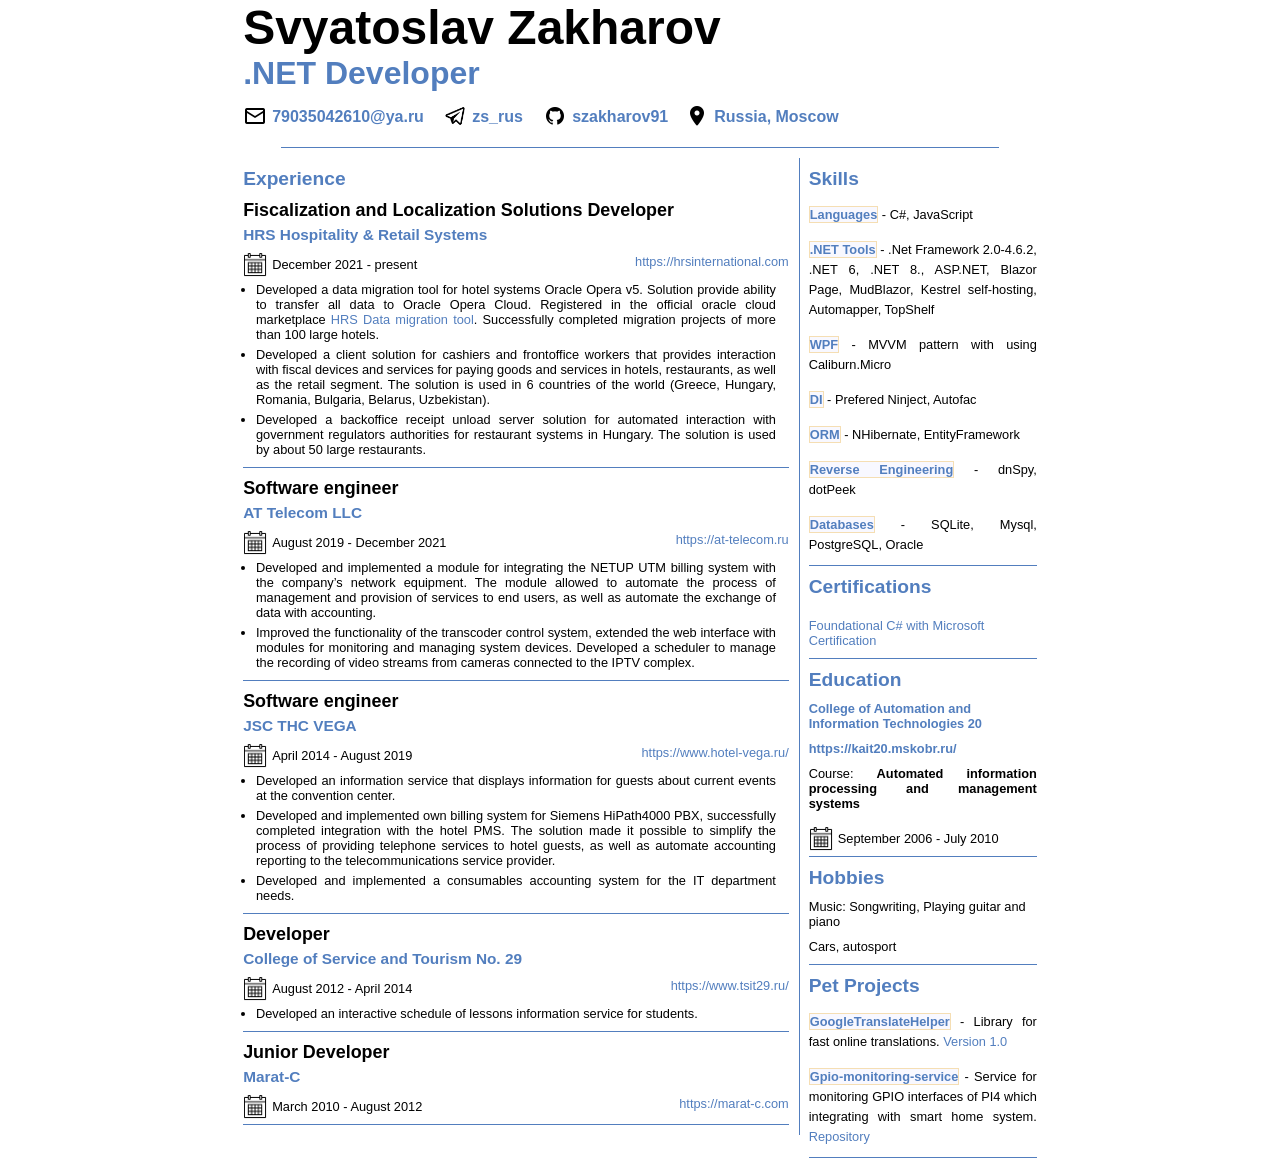
==== index.html @ a94dedc9 "Initial commit" ====
<!DOCTYPE html>
<html lang="en">
<head>
    <meta charset="UTF-8">
    <meta name="viewport" content="width=device-width, initial-scale=1.0">
    <title>Svyatoslav Zakharov | .NET Developer</title>
    <link rel="stylesheet" href="style.css">
</head>
<body>
    <header>
        <h1 class="nameSurname">Svyatoslav Zakharov</h1>
        <h2 class="position">.NET Developer</h2>

        <div class="social-media">
            <span class="mail"><a class="social-media_link" href="mailto:79035042610@ya.ru" target="_blank">79035042610@ya.ru</a></span>
            <span class="telegram"><a class="social-media_link" href="https://t.me/zs_rus" target="_blank">zs_rus</a></span>
            <span class="github"><a class="social-media_link" href="https://github.com/szakharov91" target="_blank">szakharov91</a></span>
            <span class="location"><a class="social-media_link" href="https://yandex.ru/maps/-/CDr~AHzx" target="_blank">Russia, Moscow</a></span>

        </div>
    </header>

    <hr class="hr-line-main">

    <main>

        <div class="wrapper">

            <div class="mainsec">
                <div class="experience">
                    <h2>Experience</h2>

                    <article class="job-description">
                        <h3 class="job-position">Fiscalization and Localization Solutions Developer</h3>
                        <h4 class="job-company-name">HRS Hospitality & Retail Systems</h4>
                        <div class="work-place-additional-info">
                            <div class="job-time-range"><span>December 2021 - present</span></div>
                            <div class="job-company-site"><a class="company_link_url" href="https://hrsinternational.com" target="_blank">https://hrsinternational.com</a></div>
                        </div>

                        <div class="job-achivment">
                            <div class="achivment">
                                Developed a data migration tool for hotel systems Oracle Opera v5. 
                                Solution provide ability to transfer all data to Oracle Opera Cloud. Registered in the official oracle cloud marketplace 
                                <a class="article_link" target="_blank" href="https://cloudmarketplace.oracle.com/marketplace/en_US/listing/152044446">HRS Data migration tool</a>.
                                Successfully completed migration projects of more than 100 large hotels.
                            </div>
                            <div class="achivment">
                                Developed a client solution for cashiers and frontoffice workers that provides interaction with fiscal devices 
                                and services for paying goods and services in hotels, restaurants, as well as the retail segment. 
                                The solution is used in 6 countries of the world (Greece, Hungary, Romania, Bulgaria, Belarus, Uzbekistan).
                            </div>
                            <div class="achivment">
                                Developed a backoffice receipt unload server solution for automated interaction with government regulators authorities 
                                for restaurant systems in Hungary. The solution is used by about 50 large restaurants.
                            </div>
                        </div>

                        <hr class="hr-line">

                    </article>

                    <article class="job-description">
                        <h3 class="job-position">Software engineer</h3>
                        <h4 class="job-company-name">AT Telecom LLC</h4>
                        <div class="work-place-additional-info">
                            <div class="job-time-range"><span>August 2019 - December 2021</span></div>
                            <div class="job-company-site"><a class="company_link_url" href="https://at-telecom.ru/" target="_blank">https://at-telecom.ru</a></div>
                        </div>

                        <div class="job-achivment">
                            <div class="achivment">
                                Developed and implemented a module for integrating the NETUP UTM billing system with the company’s network equipment.
                                The module allowed to automate the process of management and provision of services to end users, as well as automate the exchange of data with accounting.
                            </div>
                            <div class="achivment">
                                Improved the functionality of the transcoder control system, extended the web interface with modules for monitoring and managing system devices.
                                Developed a scheduler to manage the recording of video streams from cameras connected to the IPTV complex.
                            </div>
                        </div>

                        <hr class="hr-line">

                    </article>

                    <article class="job-description">
                        <h3 class="job-position">Software engineer</h3>
                        <h4 class="job-company-name">JSC THC VEGA</h4>
                        <div class="work-place-additional-info">
                            <div class="job-time-range"><span>April 2014 - August 2019</span></div>
                            <div class="job-company-site"><a class="company_link_url" href="https://www.hotel-vega.ru/" target="_blank">https://www.hotel-vega.ru/</a></div>
                        </div>

                        <div class="job-achivment">
                            <div class="achivment">
                                Developed an information service that displays information for guests about current events at the convention center.
                            </div>
                            <div class="achivment">
                                Developed and implemented own billing system for Siemens HiPath4000 PBX, successfully completed integration with the hotel PMS.
                                The solution made it possible to simplify the process of providing telephone services to hotel guests, 
                                as well as automate accounting reporting to the telecommunications service provider.
                            </div>
                            <div class="achivment">
                                Developed and implemented a consumables accounting system for the IT department needs.
                            </div>
                        </div>

                        <hr class="hr-line">

                    </article>

                    <article class="job-description">
                        <h3 class="job-position">Developer</h3>
                        <h4 class="job-company-name">College of Service and Tourism No. 29</h4>
                        <div class="work-place-additional-info">
                            <div class="job-time-range"><span>August 2012 - April 2014</span></div>
                            <div class="job-company-site"><a class="company_link_url" href="https://www.tsit29.ru/" target="_blank">https://www.tsit29.ru/</a></div>
                        </div>

                        <div class="job-achivment">
                            <div class="achivment">Developed an interactive schedule of lessons information service for students.</div>
                        </div>

                        <hr class="hr-line">

                    </article>

                    <article class="job-description">
                        <h3 class="job-position">Junior Developer</h3>
                        <h4 class="job-company-name">Marat-C</h4>
                        <div class="work-place-additional-info">
                            <div class="job-time-range"><span>March 2010 - August 2012</span></div>
                            <div class="job-company-site"><a class="company_link_url" href="https://www.marat-c.com" target="_blank">https://marat-c.com</a></div>
                        </div>

                        <hr class="hr-line">

                    </article>
                    
                </div>
            </div>

            <div class="sidebar">
                <div class="skills">
                    <h2>Skills</h2>

                    <div class="skill">
                        <span class="skill-tag">Languages</span>
                        <span class="skill-description"> - C#, JavaScript</span>
                    </div>

                    <div class="skill">
                        <span class="skill-tag">.NET Tools</span>
                        <span class="skill-description">
                             - .Net Framework 2.0-4.6.2, .NET 6, .NET 8., ASP.NET, Blazor Page, MudBlazor, Kestrel self-hosting,
                             Automapper, TopShelf    
                        </span>
                    </div>

                    <div class="skill">
                        <span class="skill-tag">WPF</span>
                        <span class="skill-description"> - MVVM pattern with using Caliburn.Micro</span>
                    </div>

                    <div class="skill">
                        <span class="skill-tag">DI</span>
                        <span class="skill-description"> - Prefered Ninject, Autofac</span>
                    </div>

                    <div class="skill">
                        <span class="skill-tag">ORM</span>
                        <span class="skill-description"> - NHibernate, EntityFramework</span>
                    </div>

                    <div class="skill">
                        <span class="skill-tag">Reverse Engineering</span>
                        <span class="skill-description"> - dnSpy, dotPeek</span>
                    </div>

                    <div class="skill">
                        <span class="skill-tag">Databases</span>
                        <span class="skill-description"> - SQLite, Mysql, PostgreSQL, Oracle</span>
                    </div>

                    <hr class="hr-line">
                </div>
    
                <div class="certifications">
                    <h2>Certifications</h2>

                    <div class="cert">
                        <a class="article_link" href="https://freecodecamp.org/certification/szakharov/foundational-c-sharp-with-microsoft" target="_blank">Foundational C# with Microsoft Certification</a>
                    </div>

                    <hr class="hr-line">
                </div>

                <div class="education">
                    <h2>Education</h2>

                    <div class="edu-depart"><a class="article_link" href="https://kait20.mskobr.ru/">College of Automation and Information Technologies 20</a></div>
                    
                    <div class="edu-depart">
                        <p><a class="article_link" href="https://kait20.mskobr.ru/">https://kait20.mskobr.ru/</a></p>

                    </div>
                    <div class="edu-course">Course: <b>Automated information processing and management systems</b></div>
                    <div class="edu-time-range"><span>September 2006 - July 2010</span></div>
                    <hr class="hr-line">
                </div>
    
                <div class="hobbies">
                    <h2>Hobbies</h2>

                    <p>Music: Songwriting, Playing guitar and piano</p>
                    <p>Cars, autosport</p>

                    <hr class="hr-line">
                </div>

                <div class="petprojects">
                    <h2>Pet Projects</h2>

                    <div class="petproject">
                        <span class="petproject-tag">GoogleTranslateHelper</span>
                        <span class="petproject-description"> - Library for fast online translations. <a class="article_link" href="https://github.com/szakharov91/GoogleTranslateHelper">Version 1.0</a></span>
                    </div>

                    <div class="petproject">
                        <span class="petproject-tag">Gpio-monitoring-service</span>
                        <span class="petproject-description"> - Service for monitoring GPIO interfaces of PI4 which integrating with smart home system. <a class="article_link" href="https://github.com/szakharov91/GoogleTranslateHelper">Repository</a></span>
                    </div>

                    <hr class="hr-line">
                </div>
            </div>

        </div>

    </main>

    <footer>

    </footer>
</body>
</html>
---- style.css ----
@media print { html, body{ height: 297mm; width: 210mm; } }

* {
    margin: 0;
    padding: 0;  
}   

html {
    font-family: Arial, Helvetica, sans-serif;
    margin: 0px 20px 0px 20px;
}

body {
    height: 297mm; width: 210mm;
    margin:auto;
}

.nameSurname {
    color: black;
    font-size: 3em;
}

.position {
    color: #527EBE;
    font-size: 2em;
}

.social-media {
    display: table;
    margin-top: 5px;
    height: 40px;
    font-weight:bold
}

.social-media_link {
    padding-left: 29px;
    color:#527EBE;
    text-decoration: none;
}

.social-media_link:visited {
    padding-left: 29px;
    color:#527EBE;
    text-decoration: none;
} 

.social-media_link:hover {
    padding-left: 29px;
    color:#527EBE;
    text-decoration:underline dotted;
}

.company_link_url {
    color:#527EBE;
    text-decoration: none;
    float: right;
}

.company_link_url:visited {
    color:#527EBE;
    text-decoration: none;
    float: right;
}

.company_link_url:hover {
    color:#527EBE;
    text-decoration: underline dotted;
    float: right;
}

.article_link {
    color:#527EBE;
    text-decoration: none;
}

.article_link:visited {
    color:#527EBE;
    text-decoration: none;
}

.article_link:hover {
    color:#527EBE;
    text-decoration: underline dotted;
}

.mail::before {
    content: "";
    position: absolute;
    float: left;
    margin: -4px 5px 0 0;
    width: 24px;
    height: 24px;
    background-image: url("resources/icons/icons8-email-96.png");
    background-size: 24px 24px;
  }

.mail {
    display: table-cell;
    width: 200px;
    color:#527EBE;
    text-decoration: none;
    vertical-align: middle;
}

.telegram::before {
    content: "";
    position: absolute;
    float: left;
    margin: -4px 5px 0 0;
    width: 24px;
    height: 24px;
    background-image: url("resources/icons/icons8-telegram-90.png");
    background-size: 24px 24px;
  }

.telegram {
    display: table-cell;
    width: 100px;
    color:#527EBE;
    text-decoration: none;
    vertical-align: middle;
}

.github::before {
    content: "";
    position: absolute;
    float: left;
    margin: -4px 5px 0 0;
    width: 24px;
    height: 24px;
    background-image: url("resources/icons/icons8-github-96.png");
    background-size: 24px 24px;
  }

.github {
    display: table-cell;
    width: 142px;
    color:#527EBE;
    text-decoration: none;
    vertical-align: middle;
}

.location::before {
    content: "";
    position: absolute;
    float: left;
    margin: -4px 5px 0 0;
    width: 24px;
    height: 24px;
    background-image: url("resources/icons/icons8-location-96.png");
    background-size: 24px 24px;
  }

.location {
    display: table-cell;
    width: 200px;
    color:#527EBE;
    text-decoration: none;
    vertical-align: middle;
}

.hr-line {
	margin: 10px 0;
	padding: 0;
	height: 0;
	border: none;
	border-top: 1px solid #527EBE;
}

.hr-line-main {
	margin: 10px auto;
	padding: 0;
	height: 0;
	border: none;
	border-top: 1px solid #527EBE;
    width: 190mm;
} 

.hr-vertical-line {
    margin: 10px 0;
    padding: 0;
	height: 0;
	border: none;
    border-left: thick solid #527EBE;
}

main {
    margin-top: 10px;
}

main h2 {
    color: #527EBE;
    font-size: 1.5em;
}

.wrapper {
    width: 100%; 
    margin: auto;
    position: relative; /* Относительное позиционирование */ 
    font-size:0.8em;
}

.mainsec, .sidebar { position: absolute; }

.mainsec {
    width: 70%; /* Ширина колонки */
    border-right: 1px solid #527EBE;
}


.sidebar {
    width: 30%; /* Ширина колонки */
    left: 70%; /* Сдвиг вправо */
}

.experience {
    margin-top: 10px;
}

.job-description {
    margin-top: 10px;
    margin-right: 10px;
}

.job-position {
    font-size: 1.4em;
}

.job-company-name {
    margin-top:5px;
    font-size: 1.2em;
    color: #527EBE;
}

.work-place-additional-info {
    display: table;
    font-size: 1em;
    margin-top: 10px;
}

.job-time-range::before {
    content: "";
    position: absolute;
    float: left;
    margin: -4px 5px 0 0;
    width: 24px;
    height: 24px;
    background-image: url("resources/icons/icons8-calendar-100.png");
    background-size: 24px 24px;
}

.job-time-range span {
    padding-left: 29px;
}

.job-time-range {
    display: table-cell;
    width: 300px;
}

/*.job-company-site a, a:visited, a:hover {
    padding-left: 0px;
    color:#527EBE;
    text-decoration: none;
    float:right;
}*/

.job-company-site {
    display: table-cell;
    width: 300px;
}

.job-achivment {
    margin-top:10px;
    list-style:disc outside;
    padding:0 1em;
}

.achivment {
    text-align: justify;
    margin-top: 5px;
    display:list-item;
}

/*.achivment a:hover {
    padding-left: 0px;
    color:#527EBE;
    text-decoration: dotted;
}

.achivment a, a:visited {
    padding-left: 0px;
    color:#527EBE;
    text-decoration: none;
}*/

.skills {
    margin-top: 10px;
    margin-left: 10px;
}

.skill {
    margin-top: 15px;
    text-align: justify;
}

.skill-tag {
    font-weight: bolder;
    color:#527EBE;
    background-color: ghostwhite;
    border: 1px solid wheat;
    line-height: 10px;
}

.skill-description {
    line-height: 20px;
}

.certifications {
    margin-top: 10px;
    margin-left: 10px;
}

/*
.cert a, a:hover, a:visited {
    text-decoration: none;
}*/

.cert {
    margin-top:20px;
}

.education {
    margin-top: 10px;
    margin-left: 10px;
}

.edu-depart {
    margin-top: 10px;
    font-weight: bold;
}

.edu-depart p {
    margin-top: 10px;
}

.regular_link:hover {
    text-decoration: dotted;
}

.regular_link, .regular_link:visited {
    text-decoration: none;
}

.edu-course {
    margin-top:10px;
    text-align: justify;
}

.edu-time-range::before {
    content: "";
    position: absolute;
    float: left;
    margin: -4px 5px 0 0;
    width: 24px;
    height: 24px;
    background-image: url("resources/icons/icons8-calendar-100.png");
    background-size: 24px 24px;
}

.edu-time-range span {
    padding-left: 29px;
}

.edu-time-range {
    margin-top: 20px;
}

.hobbies {
    margin-top: 10px;
    margin-left: 10px;
}

.hobbies p {
    margin-top: 10px;
}

.petprojects {
    margin-top: 10px;
    margin-left: 10px;
}

.petproject {
    margin-top: 15px;
    text-align: justify;
}

.petproject-tag {
    font-weight: bolder;
    color:#527EBE;
    background-color: ghostwhite;
    border: 1px solid wheat;
    line-height: 10px;
}

.petproject-description {
    line-height: 20px;
}
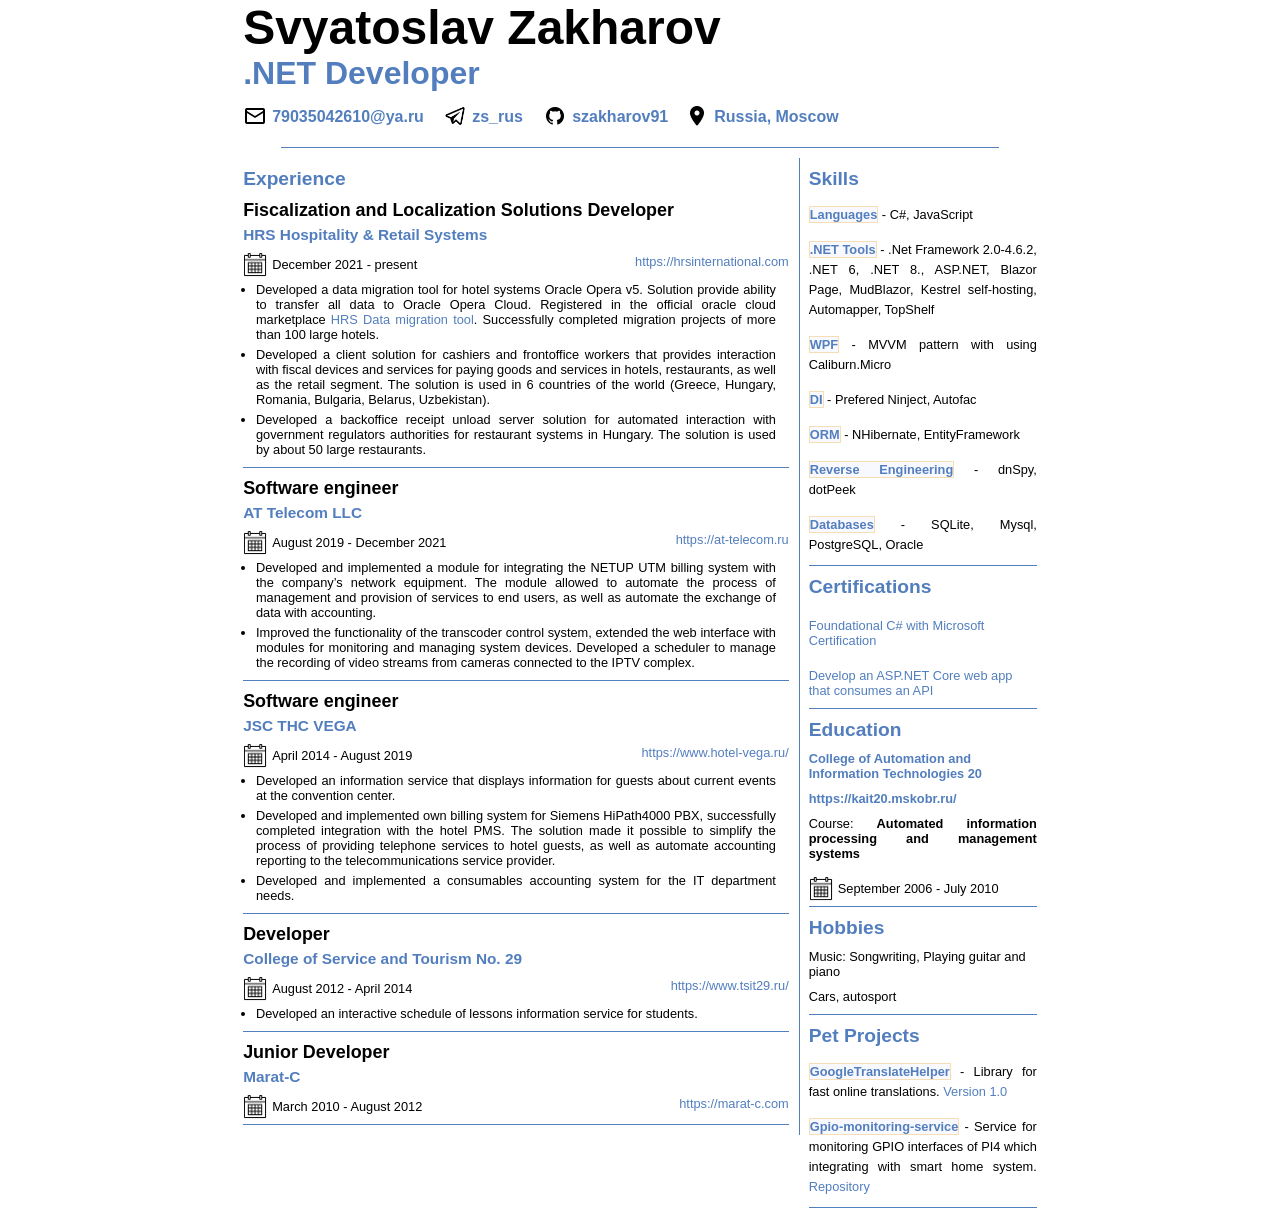
==== commit be202d93: "Update index.html Add ASP.NET cert" ====
--- a/index.html
+++ b/index.html
@@ -192,6 +192,10 @@
                         <a class="article_link" href="https://freecodecamp.org/certification/szakharov/foundational-c-sharp-with-microsoft" target="_blank">Foundational C# with Microsoft Certification</a>
                     </div>
 
+                    <div class="cert">
+                        <a class="article_link" href="https://learn.microsoft.com/en-us/users/72165185/credentials/3150eb2a497c0020" target="_blank">Develop an ASP.NET Core web app that consumes an API</a>
+                    </div>
+
                     <hr class="hr-line">
                 </div>
 
@@ -243,4 +247,4 @@
 
     </footer>
 </body>
-</html>+</html>
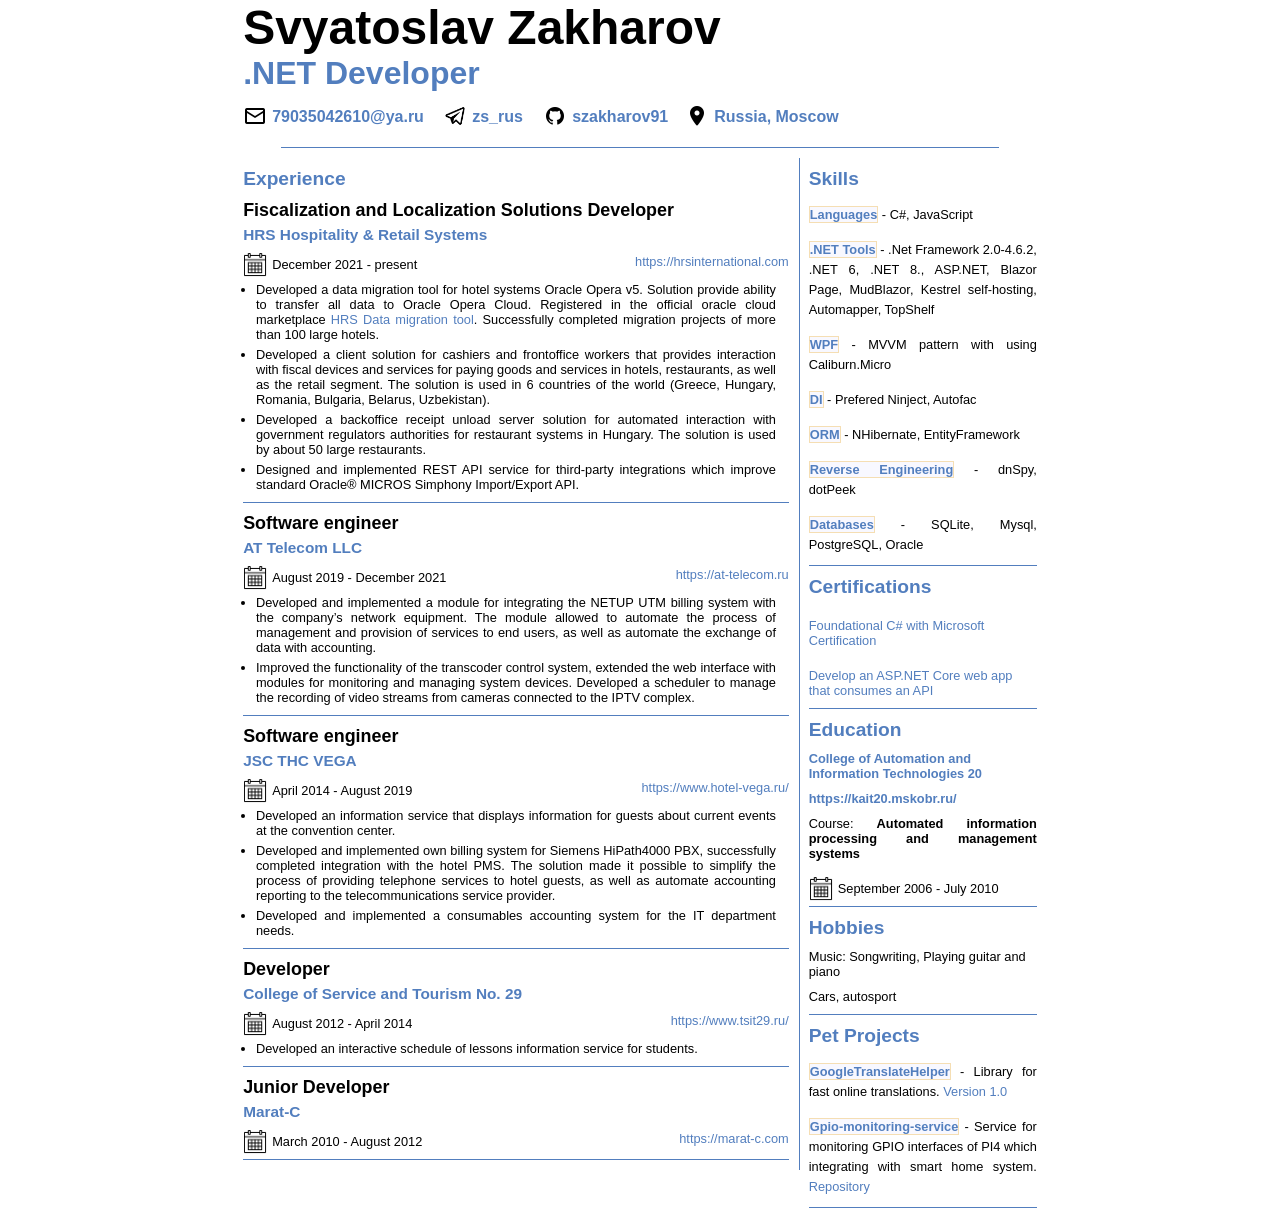
==== commit dbc266be: "Update index.html" ====
--- a/index.html
+++ b/index.html
@@ -54,6 +54,9 @@
                                 Developed a backoffice receipt unload server solution for automated interaction with government regulators authorities 
                                 for restaurant systems in Hungary. The solution is used by about 50 large restaurants.
                             </div>
+                            <div class="achivment">
+                                Designed and implemented REST API service for third-party integrations which improve standard Oracle® MICROS Simphony Import/Export API.
+                            </div>
                         </div>
 
                         <hr class="hr-line">
@@ -232,7 +235,7 @@
 
                     <div class="petproject">
                         <span class="petproject-tag">Gpio-monitoring-service</span>
-                        <span class="petproject-description"> - Service for monitoring GPIO interfaces of PI4 which integrating with smart home system. <a class="article_link" href="https://github.com/szakharov91/GoogleTranslateHelper">Repository</a></span>
+                        <span class="petproject-description"> - Service for monitoring GPIO interfaces of PI4 which integrating with smart home system. <a class="article_link" href="https://github.com/szakharov91/Gpio-monitoring-service">Repository</a></span>
                     </div>
 
                     <hr class="hr-line">
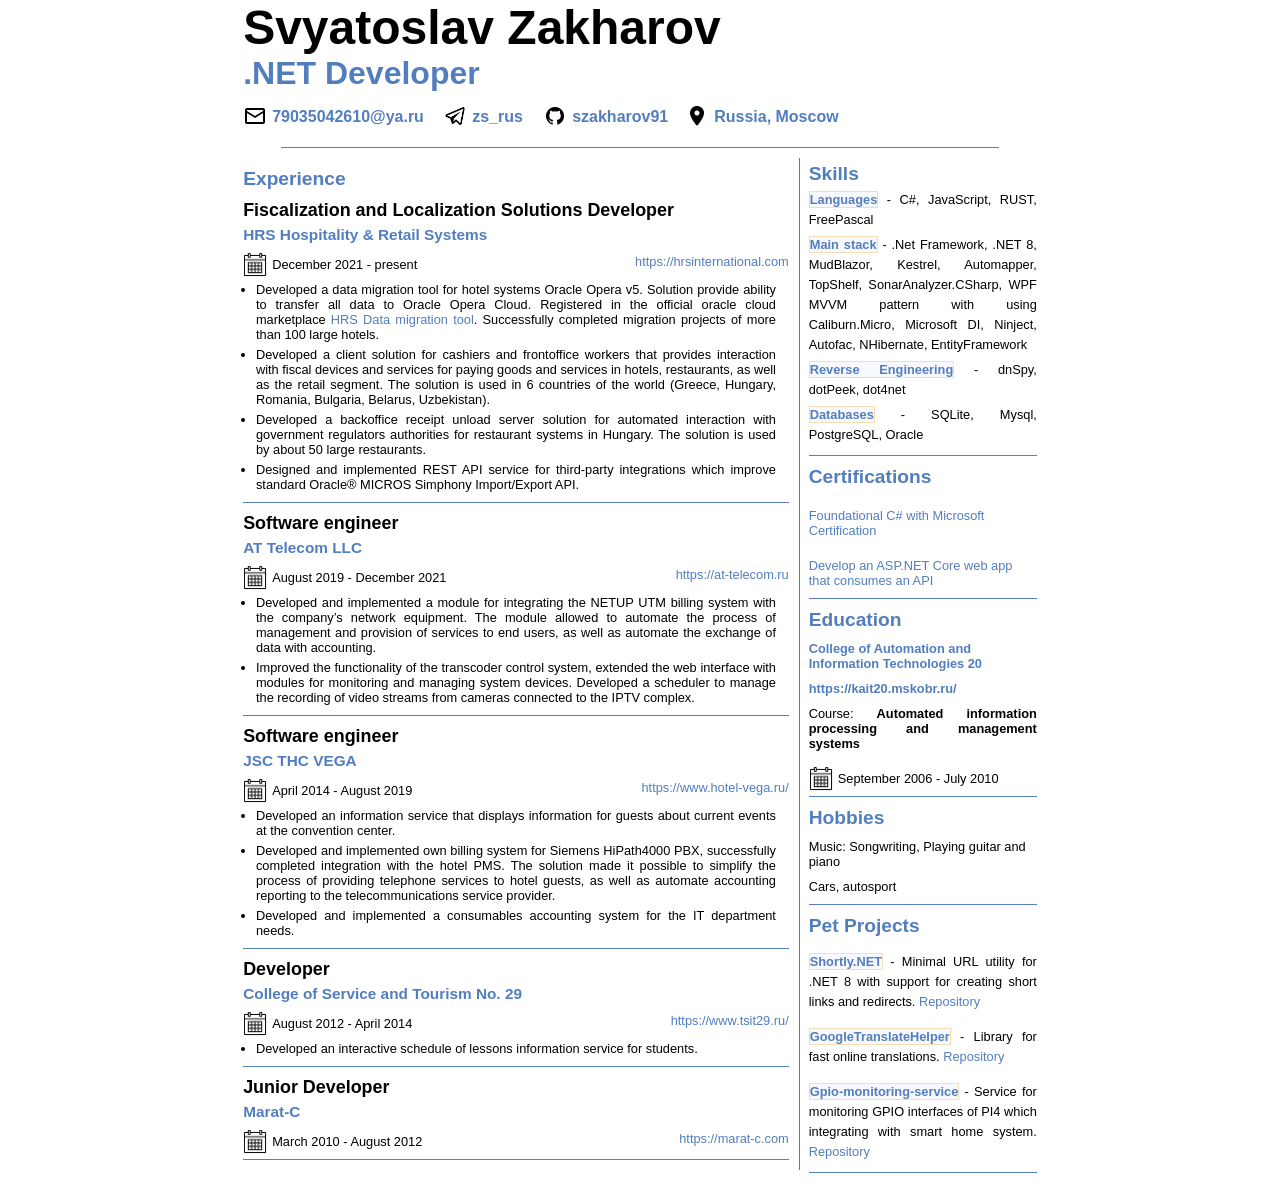
==== commit 503757d7: "upd" ====
--- a/index.html
+++ b/index.html
@@ -149,35 +149,21 @@
 
                     <div class="skill">
                         <span class="skill-tag">Languages</span>
-                        <span class="skill-description"> - C#, JavaScript</span>
-                    </div>
-
-                    <div class="skill">
-                        <span class="skill-tag">.NET Tools</span>
+                        <span class="skill-description"> - C#, JavaScript, RUST, FreePascal</span>
+                    </div>
+
+                    <div class="skill">
+                        <span class="skill-tag">Main stack</span>
                         <span class="skill-description">
-                             - .Net Framework 2.0-4.6.2, .NET 6, .NET 8., ASP.NET, Blazor Page, MudBlazor, Kestrel self-hosting,
-                             Automapper, TopShelf    
+                             - .Net Framework, .NET 8, MudBlazor, Kestrel, Automapper, TopShelf, SonarAnalyzer.CSharp,
+                             WPF MVVM pattern with using Caliburn.Micro, Microsoft DI, Ninject, Autofac, NHibernate, EntityFramework
+
                         </span>
                     </div>
 
                     <div class="skill">
-                        <span class="skill-tag">WPF</span>
-                        <span class="skill-description"> - MVVM pattern with using Caliburn.Micro</span>
-                    </div>
-
-                    <div class="skill">
-                        <span class="skill-tag">DI</span>
-                        <span class="skill-description"> - Prefered Ninject, Autofac</span>
-                    </div>
-
-                    <div class="skill">
-                        <span class="skill-tag">ORM</span>
-                        <span class="skill-description"> - NHibernate, EntityFramework</span>
-                    </div>
-
-                    <div class="skill">
                         <span class="skill-tag">Reverse Engineering</span>
-                        <span class="skill-description"> - dnSpy, dotPeek</span>
+                        <span class="skill-description"> - dnSpy, dotPeek, dot4net</span>
                     </div>
 
                     <div class="skill">
@@ -229,8 +215,13 @@
                     <h2>Pet Projects</h2>
 
                     <div class="petproject">
+                        <span class="petproject-tag">Shortly.NET</span>
+                        <span class="petproject-description"> - Minimal URL utility for .NET 8 with support for creating short links and redirects. <a class="article_link" href="https://github.com/szakharov91/Shortly.NET">Repository</a></span>
+                    </div>
+
+                    <div class="petproject">
                         <span class="petproject-tag">GoogleTranslateHelper</span>
-                        <span class="petproject-description"> - Library for fast online translations. <a class="article_link" href="https://github.com/szakharov91/GoogleTranslateHelper">Version 1.0</a></span>
+                        <span class="petproject-description"> - Library for fast online translations. <a class="article_link" href="https://github.com/szakharov91/GoogleTranslateHelper">Repository</a></span>
                     </div>
 
                     <div class="petproject">
--- a/style.css
+++ b/style.css
@@ -295,12 +295,12 @@
 }*/
 
 .skills {
-    margin-top: 10px;
+    margin-top: 5px;
     margin-left: 10px;
 }
 
 .skill {
-    margin-top: 15px;
+    margin-top: 5px;
     text-align: justify;
 }
 
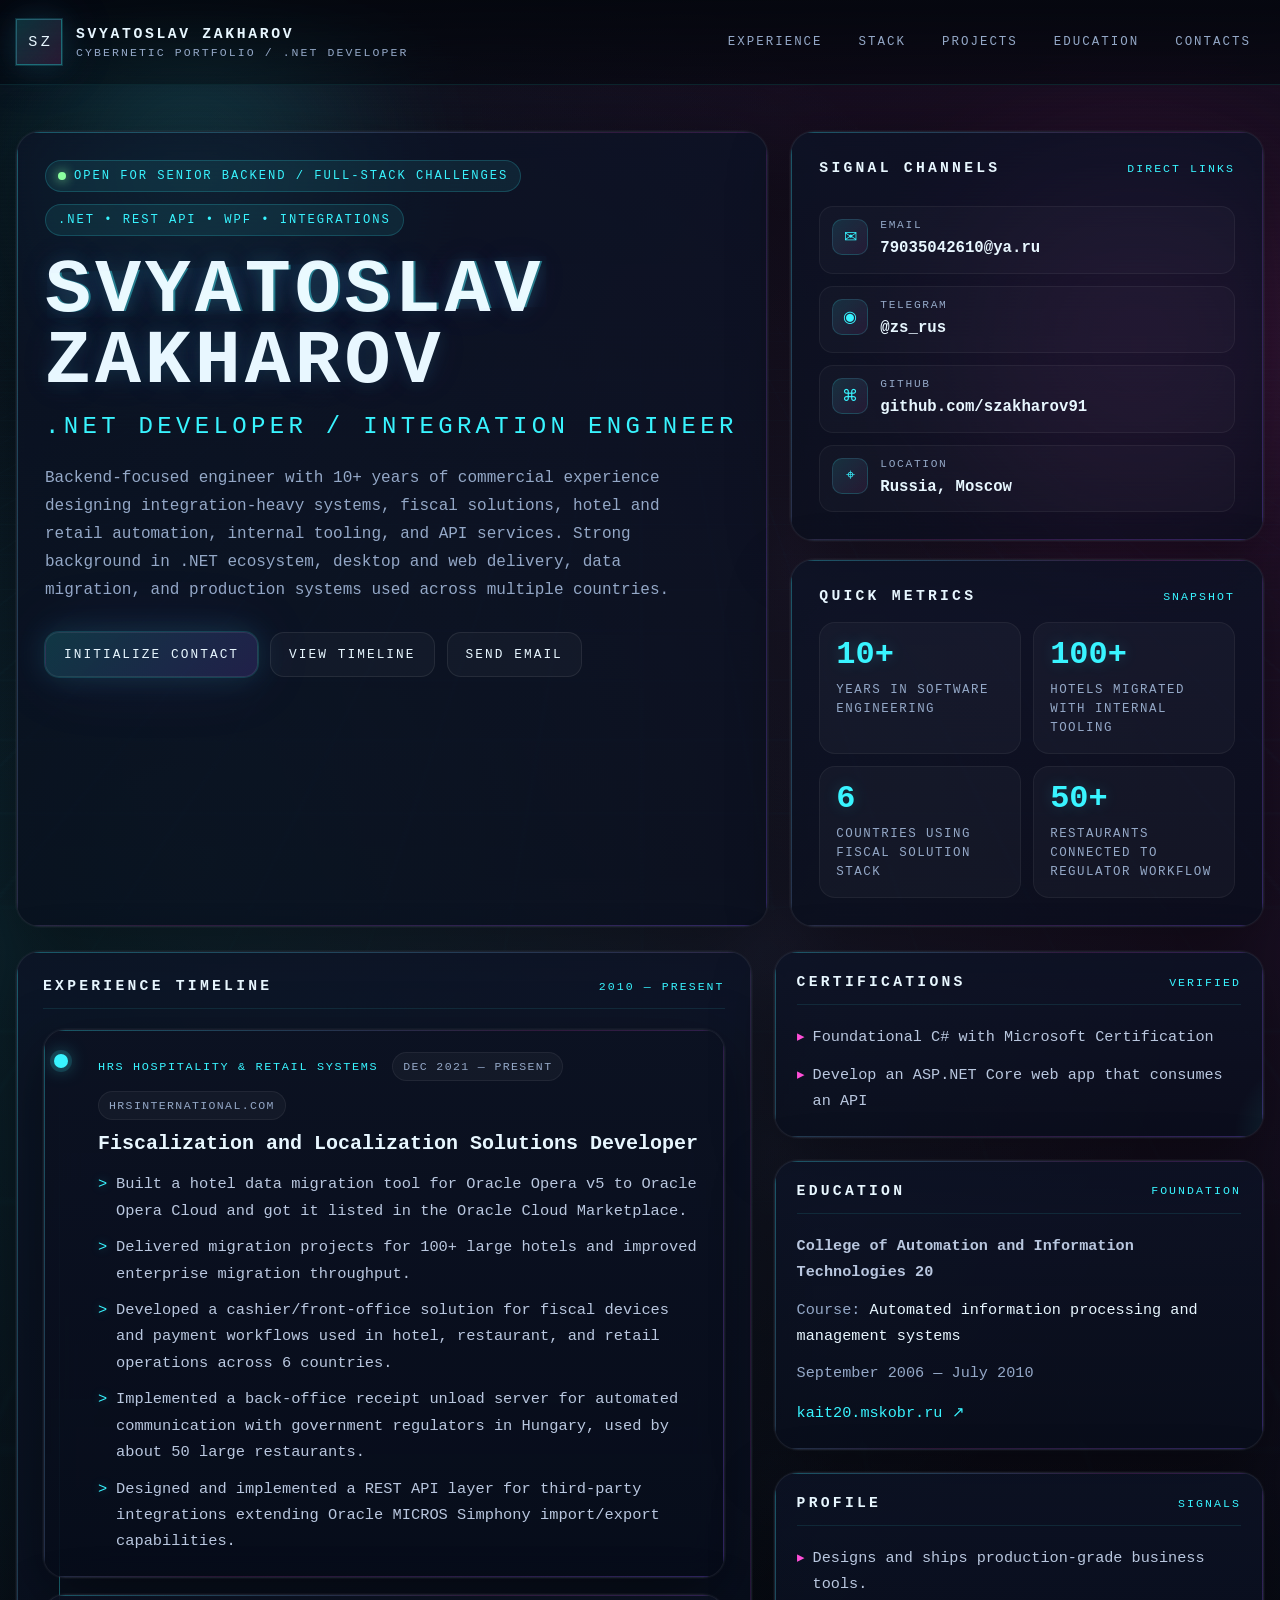
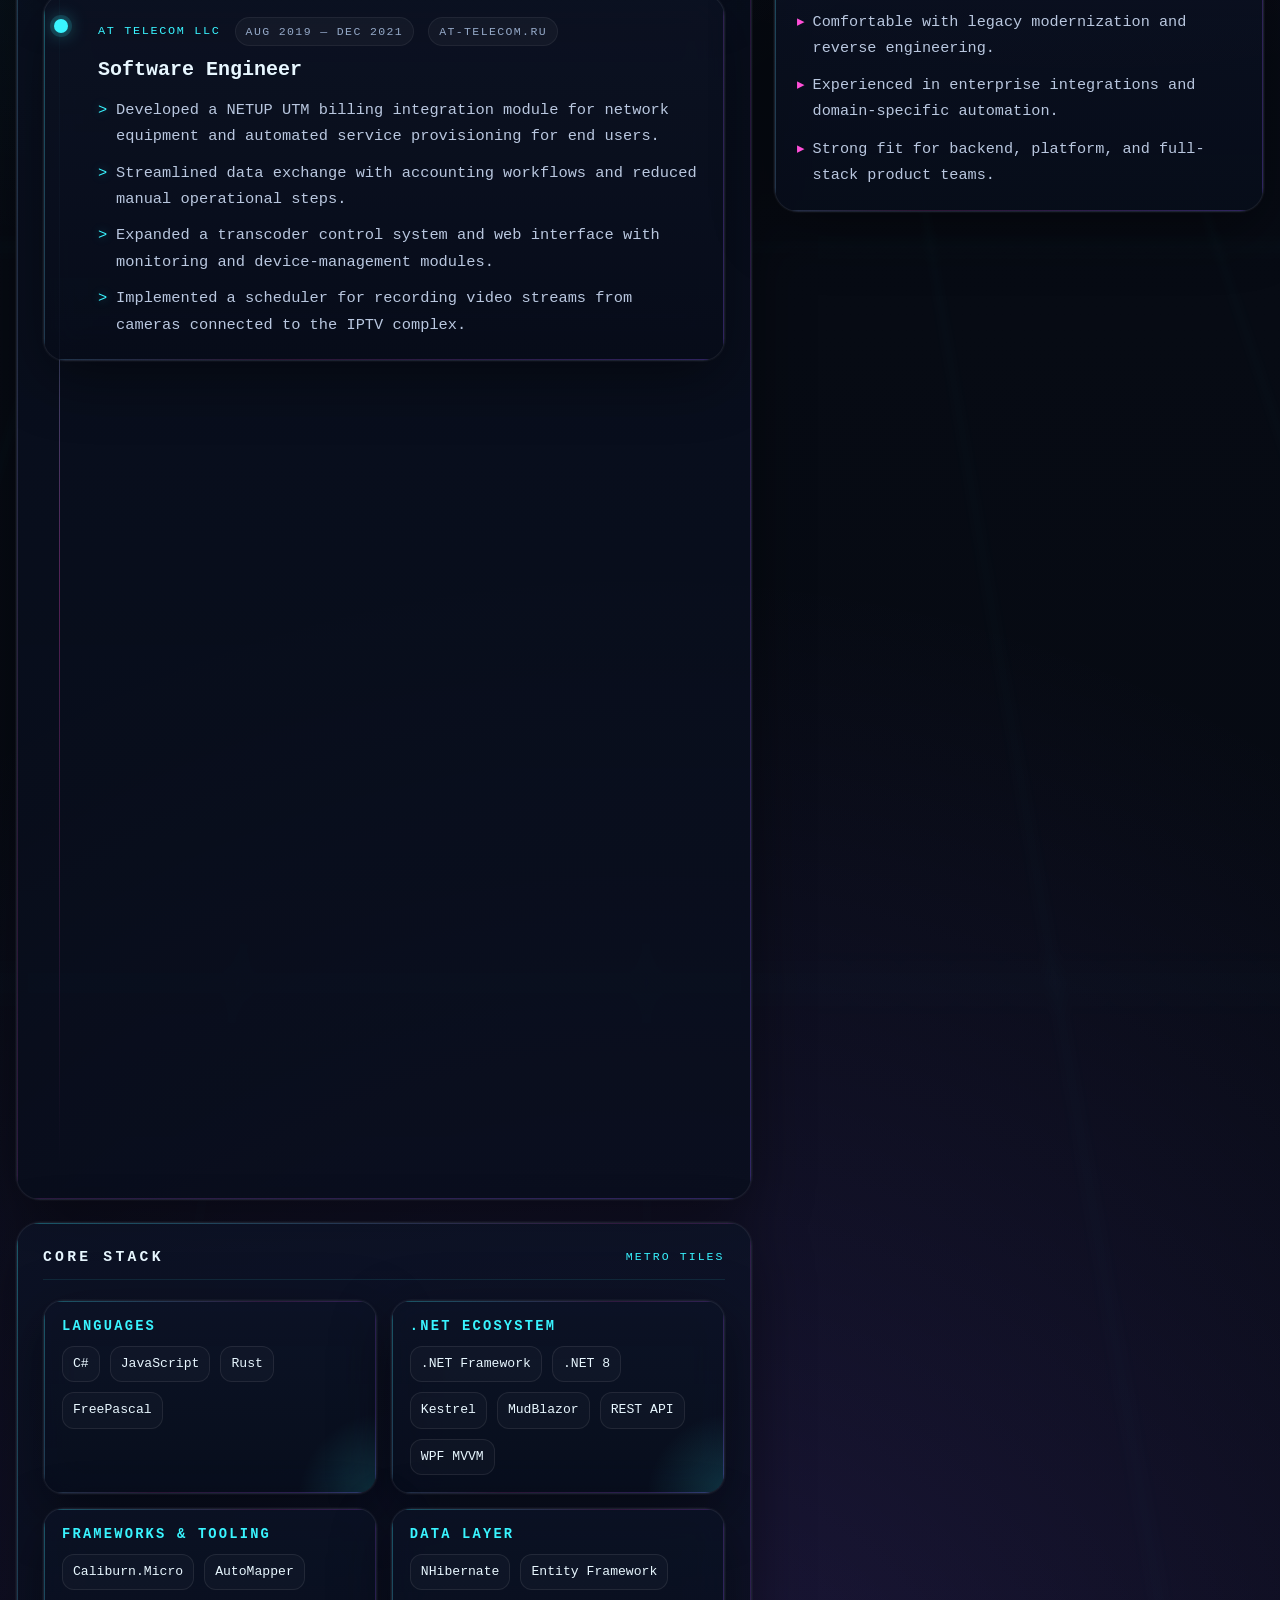
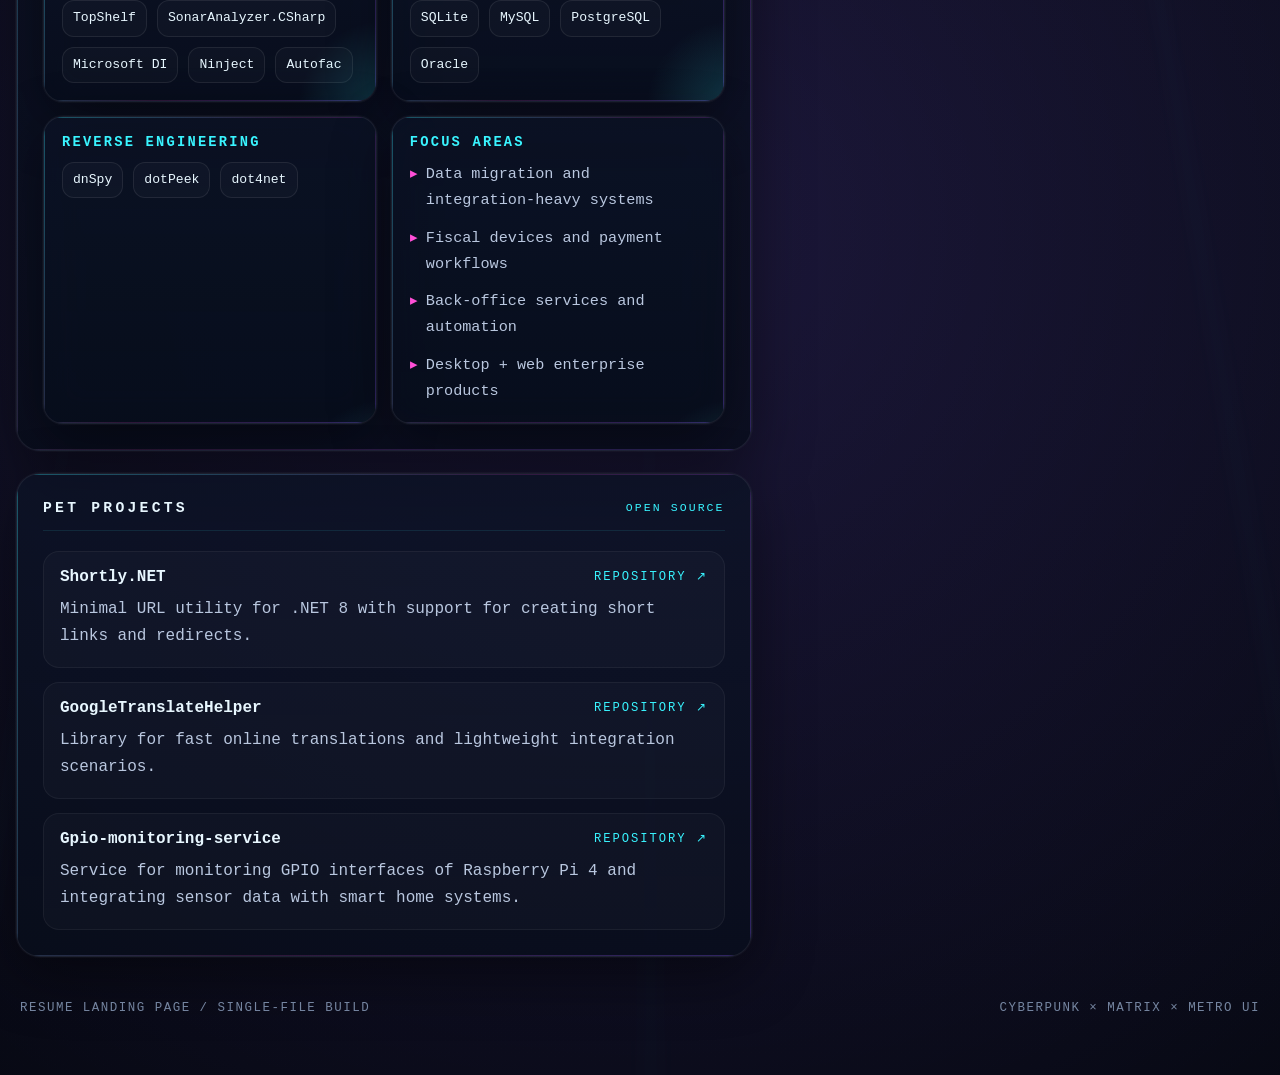
==== commit 8b6d72eb: "Redesigned by AI" ====
--- a/index.html
+++ b/index.html
@@ -1,244 +1,1432 @@
 <!DOCTYPE html>
 <html lang="en">
 <head>
-    <meta charset="UTF-8">
-    <meta name="viewport" content="width=device-width, initial-scale=1.0">
-    <title>Svyatoslav Zakharov | .NET Developer</title>
-    <link rel="stylesheet" href="style.css">
+  <meta charset="UTF-8" />
+  <meta name="viewport" content="width=device-width, initial-scale=1.0" />
+  <meta name="color-scheme" content="dark" />
+  <title>Svyatoslav Zakharov — Cyberpunk Resume</title>
+  <style>
+    :root {
+      --bg: #070b14;
+      --bg-soft: rgba(12, 18, 35, 0.72);
+      --panel: rgba(14, 22, 43, 0.7);
+      --panel-strong: rgba(9, 14, 28, 0.92);
+      --text: #e8f7ff;
+      --muted: #94a8c7;
+      --cyan: #39f4ff;
+      --magenta: #ff4fd8;
+      --violet: #875dff;
+      --lime: #8bff9f;
+      --line: rgba(102, 224, 255, 0.18);
+      --line-strong: rgba(102, 224, 255, 0.42);
+      --shadow: 0 0 0 1px rgba(255,255,255,0.03), 0 18px 60px rgba(0, 0, 0, 0.45);
+      --shadow-glow: 0 0 0 1px rgba(57, 244, 255, 0.15), 0 0 30px rgba(57, 244, 255, 0.14), 0 0 70px rgba(135, 93, 255, 0.1);
+      --radius: 24px;
+      --radius-sm: 16px;
+      --max: 1280px;
+      --header-h: 84px;
+    }
+
+    * { box-sizing: border-box; }
+
+    html {
+      scroll-behavior: smooth;
+    }
+
+    body {
+      margin: 0;
+      min-height: 100vh;
+      font-family: ui-monospace, SFMono-Regular, Menlo, Monaco, Consolas, "Liberation Mono", "Courier New", monospace;
+      background:
+        radial-gradient(circle at 15% 20%, rgba(57, 244, 255, 0.12), transparent 28%),
+        radial-gradient(circle at 85% 12%, rgba(255, 79, 216, 0.12), transparent 30%),
+        radial-gradient(circle at 50% 80%, rgba(135, 93, 255, 0.18), transparent 36%),
+        linear-gradient(180deg, #050811 0%, #070b14 45%, #04070e 100%);
+      color: var(--text);
+      overflow-x: hidden;
+    }
+
+    a {
+      color: inherit;
+      text-decoration: none;
+    }
+
+    button {
+      font: inherit;
+    }
+
+    .code-rain {
+      position: fixed;
+      inset: 0;
+      width: 100%;
+      height: 100%;
+      z-index: 0;
+      opacity: 0.16;
+      pointer-events: none;
+      mix-blend-mode: screen;
+    }
+
+    .scene {
+      position: relative;
+      isolation: isolate;
+      min-height: 100vh;
+    }
+
+    .noise,
+    .grid,
+    .blobs,
+    .scanlines {
+      position: fixed;
+      inset: 0;
+      pointer-events: none;
+      z-index: 0;
+    }
+
+    .grid {
+      background:
+        linear-gradient(rgba(57, 244, 255, 0.05) 1px, transparent 1px),
+        linear-gradient(90deg, rgba(57, 244, 255, 0.05) 1px, transparent 1px);
+      background-size: 32px 32px;
+      mask-image: radial-gradient(circle at center, rgba(0,0,0,0.95), rgba(0,0,0,0.3));
+      animation: gridPulse 7s ease-in-out infinite alternate;
+      transform: perspective(900px) rotateX(70deg) translateY(20vh) scale(1.7);
+      transform-origin: center center;
+      opacity: 0.35;
+    }
+
+    .scanlines {
+      background: repeating-linear-gradient(
+        to bottom,
+        rgba(255,255,255,0.02) 0,
+        rgba(255,255,255,0.02) 1px,
+        transparent 2px,
+        transparent 4px
+      );
+      opacity: 0.08;
+      mix-blend-mode: screen;
+    }
+
+    .noise {
+      background-image:
+        radial-gradient(circle at 20% 20%, rgba(255,255,255,0.04) 0 1px, transparent 1px),
+        radial-gradient(circle at 70% 40%, rgba(255,255,255,0.03) 0 1px, transparent 1px),
+        radial-gradient(circle at 35% 80%, rgba(255,255,255,0.03) 0 1px, transparent 1px);
+      background-size: 160px 160px;
+      opacity: 0.3;
+    }
+
+    .blobs::before,
+    .blobs::after {
+      content: "";
+      position: absolute;
+      width: 42vw;
+      height: 42vw;
+      min-width: 280px;
+      min-height: 280px;
+      filter: blur(60px);
+      opacity: 0.22;
+      border-radius: 50%;
+      animation: drift 18s ease-in-out infinite alternate;
+    }
+
+    .blobs::before {
+      top: -8vw;
+      left: -6vw;
+      background: radial-gradient(circle, rgba(57,244,255,0.9), rgba(57,244,255,0) 65%);
+    }
+
+    .blobs::after {
+      right: -10vw;
+      top: 8vh;
+      background: radial-gradient(circle, rgba(255,79,216,0.85), rgba(135,93,255,0) 70%);
+      animation-duration: 22s;
+    }
+
+    .topbar {
+      position: sticky;
+      top: 0;
+      z-index: 30;
+      backdrop-filter: blur(18px);
+      background: linear-gradient(180deg, rgba(4,7,14,0.9), rgba(4,7,14,0.55));
+      border-bottom: 1px solid rgba(57, 244, 255, 0.12);
+    }
+
+    .topbar-inner {
+      width: min(calc(100% - 32px), var(--max));
+      height: var(--header-h);
+      margin: 0 auto;
+      display: flex;
+      align-items: center;
+      justify-content: space-between;
+      gap: 16px;
+    }
+
+    .brand {
+      display: flex;
+      align-items: center;
+      gap: 14px;
+      min-width: 0;
+    }
+
+    .brand-mark {
+      width: 46px;
+      height: 46px;
+      display: grid;
+      place-items: center;
+      border: 1px solid rgba(57, 244, 255, 0.3);
+      background: linear-gradient(135deg, rgba(57,244,255,0.18), rgba(255,79,216,0.14));
+      box-shadow: var(--shadow-glow);
+      position: relative;
+      overflow: hidden;
+    }
+
+    .brand-mark::before {
+      content: "SZ";
+      font-size: 0.95rem;
+      letter-spacing: 0.22em;
+      text-indent: 0.22em;
+      color: var(--text);
+    }
+
+    .brand-copy {
+      min-width: 0;
+    }
+
+    .brand-copy strong,
+    .brand-copy span {
+      display: block;
+      white-space: nowrap;
+      overflow: hidden;
+      text-overflow: ellipsis;
+    }
+
+    .brand-copy strong {
+      font-size: 0.92rem;
+      letter-spacing: 0.18em;
+      text-transform: uppercase;
+    }
+
+    .brand-copy span {
+      font-size: 0.72rem;
+      color: var(--muted);
+      letter-spacing: 0.18em;
+      text-transform: uppercase;
+      margin-top: 4px;
+    }
+
+    .nav {
+      display: flex;
+      gap: 10px;
+      flex-wrap: wrap;
+      justify-content: flex-end;
+    }
+
+    .nav a {
+      color: var(--muted);
+      font-size: 0.78rem;
+      letter-spacing: 0.16em;
+      text-transform: uppercase;
+      padding: 10px 12px;
+      border: 1px solid transparent;
+      transition: 180ms ease;
+    }
+
+    .nav a:hover,
+    .nav a:focus-visible {
+      color: var(--text);
+      border-color: rgba(57, 244, 255, 0.22);
+      background: rgba(57, 244, 255, 0.06);
+      outline: none;
+    }
+
+    .wrap {
+      position: relative;
+      z-index: 1;
+      width: min(calc(100% - 32px), var(--max));
+      margin: 0 auto;
+      padding: 28px 0 60px;
+    }
+
+    .hero {
+      display: grid;
+      grid-template-columns: minmax(0, 1.35fr) minmax(280px, 0.85fr);
+      gap: 22px;
+      align-items: stretch;
+      margin-top: 18px;
+    }
+
+    .card,
+    .tile,
+    .timeline-item {
+      position: relative;
+      overflow: hidden;
+      border: 1px solid rgba(255, 255, 255, 0.07);
+      background: linear-gradient(180deg, rgba(12, 19, 38, 0.78), rgba(8, 14, 28, 0.72));
+      backdrop-filter: blur(18px);
+      box-shadow: var(--shadow);
+    }
+
+    .card::before,
+    .tile::before,
+    .timeline-item::before {
+      content: "";
+      position: absolute;
+      inset: 0;
+      border: 1px solid transparent;
+      background:
+        linear-gradient(120deg, rgba(57,244,255,0.42), rgba(255,79,216,0.2), rgba(135,93,255,0.42)) border-box;
+      -webkit-mask:
+        linear-gradient(#fff 0 0) padding-box,
+        linear-gradient(#fff 0 0);
+      -webkit-mask-composite: xor;
+      mask-composite: exclude;
+      pointer-events: none;
+      opacity: 0.75;
+    }
+
+    .card::after,
+    .tile::after,
+    .timeline-item::after {
+      content: "";
+      position: absolute;
+      inset: auto -30% -50% auto;
+      width: 180px;
+      height: 180px;
+      background: radial-gradient(circle, rgba(57,244,255,0.18), transparent 68%);
+      pointer-events: none;
+    }
+
+    .card {
+      border-radius: var(--radius);
+      padding: 28px;
+    }
+
+    .hero-card {
+      min-height: 420px;
+      display: flex;
+      flex-direction: column;
+      justify-content: space-between;
+    }
+
+    .hero-top {
+      display: flex;
+      flex-wrap: wrap;
+      gap: 12px;
+      align-items: center;
+      justify-content: space-between;
+      margin-bottom: 20px;
+    }
+
+    .status-chip,
+    .eyebrow {
+      display: inline-flex;
+      align-items: center;
+      gap: 8px;
+      padding: 8px 12px;
+      border-radius: 999px;
+      border: 1px solid rgba(57, 244, 255, 0.18);
+      background: rgba(57, 244, 255, 0.08);
+      color: var(--cyan);
+      font-size: 0.76rem;
+      letter-spacing: 0.16em;
+      text-transform: uppercase;
+    }
+
+    .status-chip::before {
+      content: "";
+      width: 8px;
+      height: 8px;
+      border-radius: 50%;
+      background: var(--lime);
+      box-shadow: 0 0 12px var(--lime);
+    }
+
+    .hero-headline {
+      margin: 0;
+      font-size: clamp(2.5rem, 6vw, 5rem);
+      line-height: 0.92;
+      letter-spacing: 0.05em;
+      text-transform: uppercase;
+      position: relative;
+      display: inline-block;
+      text-shadow: 0 0 18px rgba(57,244,255,0.12), 0 0 38px rgba(135,93,255,0.1);
+    }
+
+    .glitch {
+      position: relative;
+    }
+
+    .glitch::before,
+    .glitch::after {
+      content: attr(data-text);
+      position: absolute;
+      inset: 0;
+      pointer-events: none;
+      mix-blend-mode: screen;
+      opacity: 0.75;
+    }
+
+    .glitch::before {
+      color: rgba(57, 244, 255, 0.55);
+      transform: translate(2px, 0);
+      clip-path: polygon(0 12%, 100% 0, 100% 36%, 0 44%);
+      animation: glitchOne 3.1s infinite linear alternate-reverse;
+    }
+
+    .glitch::after {
+      color: rgba(255, 79, 216, 0.55);
+      transform: translate(-2px, 0);
+      clip-path: polygon(0 58%, 100% 50%, 100% 90%, 0 100%);
+      animation: glitchTwo 2.6s infinite linear alternate-reverse;
+    }
+
+    .hero-role {
+      margin: 16px 0 0;
+      font-size: clamp(1.05rem, 2.2vw, 1.5rem);
+      color: var(--cyan);
+      letter-spacing: 0.18em;
+      text-transform: uppercase;
+    }
+
+    .summary {
+      margin-top: 24px;
+      max-width: 70ch;
+      color: var(--muted);
+      font-size: 1rem;
+      line-height: 1.75;
+    }
+
+    .hero-actions {
+      display: flex;
+      flex-wrap: wrap;
+      gap: 12px;
+      margin-top: 28px;
+    }
+
+    .btn {
+      display: inline-flex;
+      align-items: center;
+      gap: 10px;
+      padding: 14px 18px;
+      border-radius: 14px;
+      border: 1px solid rgba(255,255,255,0.08);
+      font-size: 0.8rem;
+      text-transform: uppercase;
+      letter-spacing: 0.16em;
+      transition: transform 180ms ease, border-color 180ms ease, background 180ms ease;
+      color: var(--text);
+      background: rgba(255,255,255,0.03);
+    }
+
+    .btn:hover,
+    .btn:focus-visible {
+      transform: translateY(-2px);
+      border-color: rgba(57,244,255,0.3);
+      background: rgba(57,244,255,0.08);
+      outline: none;
+    }
+
+    .btn-primary {
+      background: linear-gradient(135deg, rgba(57,244,255,0.16), rgba(135,93,255,0.18));
+      box-shadow: var(--shadow-glow);
+    }
+
+    .hero-side {
+      display: grid;
+      gap: 18px;
+    }
+
+    .contact-card {
+      display: grid;
+      gap: 12px;
+      align-content: start;
+    }
+
+    .card-title {
+      display: flex;
+      align-items: center;
+      justify-content: space-between;
+      gap: 12px;
+      margin-bottom: 18px;
+    }
+
+    .card-title h2,
+    .section-heading h2 {
+      margin: 0;
+      font-size: 0.92rem;
+      letter-spacing: 0.22em;
+      text-transform: uppercase;
+      color: var(--text);
+    }
+
+    .card-title span,
+    .section-heading span {
+      color: var(--cyan);
+      font-size: 0.72rem;
+      letter-spacing: 0.18em;
+      text-transform: uppercase;
+    }
+
+    .contact-list {
+      display: grid;
+      gap: 12px;
+    }
+
+    .contact-item {
+      display: grid;
+      grid-template-columns: 36px minmax(0, 1fr);
+      gap: 12px;
+      align-items: start;
+      padding: 12px;
+      background: rgba(255,255,255,0.025);
+      border: 1px solid rgba(255,255,255,0.05);
+      border-radius: 14px;
+      transition: 160ms ease;
+    }
+
+    .contact-item:hover {
+      border-color: rgba(57, 244, 255, 0.22);
+      transform: translateX(2px);
+    }
+
+    .contact-icon {
+      width: 36px;
+      height: 36px;
+      display: grid;
+      place-items: center;
+      border-radius: 10px;
+      border: 1px solid rgba(57, 244, 255, 0.16);
+      background: linear-gradient(135deg, rgba(57,244,255,0.12), rgba(255,79,216,0.08));
+      color: var(--cyan);
+      font-size: 1rem;
+    }
+
+    .contact-item small {
+      display: block;
+      color: var(--muted);
+      font-size: 0.7rem;
+      letter-spacing: 0.15em;
+      text-transform: uppercase;
+      margin-bottom: 6px;
+    }
+
+    .contact-item strong,
+    .contact-item a {
+      font-size: 0.98rem;
+      line-height: 1.5;
+      word-break: break-word;
+    }
+
+    .stats-grid {
+      display: grid;
+      grid-template-columns: repeat(2, minmax(0, 1fr));
+      gap: 12px;
+    }
+
+    .stat {
+      padding: 16px;
+      border-radius: 16px;
+      background: rgba(255,255,255,0.03);
+      border: 1px solid rgba(255,255,255,0.05);
+    }
+
+    .stat strong {
+      display: block;
+      font-size: clamp(1.4rem, 3vw, 2rem);
+      line-height: 1;
+      color: var(--cyan);
+      text-shadow: 0 0 16px rgba(57,244,255,0.18);
+    }
+
+    .stat span {
+      display: block;
+      margin-top: 10px;
+      color: var(--muted);
+      font-size: 0.78rem;
+      line-height: 1.5;
+      text-transform: uppercase;
+      letter-spacing: 0.12em;
+    }
+
+    .layout {
+      display: grid;
+      grid-template-columns: minmax(0, 1.2fr) minmax(320px, 0.8fr);
+      gap: 22px;
+      margin-top: 24px;
+      align-items: start;
+    }
+
+    .stack {
+      display: grid;
+      gap: 22px;
+    }
+
+    .section-card {
+      border-radius: var(--radius);
+      padding: 26px;
+    }
+
+    .section-heading {
+      display: flex;
+      justify-content: space-between;
+      align-items: center;
+      gap: 12px;
+      margin-bottom: 20px;
+      padding-bottom: 14px;
+      border-bottom: 1px solid rgba(57, 244, 255, 0.1);
+    }
+
+    .timeline {
+      display: grid;
+      gap: 16px;
+      position: relative;
+    }
+
+    .timeline::before {
+      content: "";
+      position: absolute;
+      left: 16px;
+      top: 8px;
+      bottom: 8px;
+      width: 1px;
+      background: linear-gradient(180deg, rgba(57,244,255,0), rgba(57,244,255,0.45), rgba(255,79,216,0.3), rgba(57,244,255,0));
+    }
+
+    .timeline-item {
+      border-radius: 22px;
+      padding: 22px 22px 22px 54px;
+      background: linear-gradient(180deg, rgba(12, 18, 34, 0.88), rgba(7, 12, 25, 0.8));
+    }
+
+    .timeline-dot {
+      position: absolute;
+      left: 10px;
+      top: 24px;
+      width: 14px;
+      height: 14px;
+      border-radius: 50%;
+      background: var(--cyan);
+      box-shadow: 0 0 0 4px rgba(57,244,255,0.14), 0 0 18px rgba(57,244,255,0.55);
+    }
+
+    .timeline-meta {
+      display: flex;
+      flex-wrap: wrap;
+      gap: 10px 14px;
+      align-items: center;
+      margin-bottom: 10px;
+    }
+
+    .timeline-role {
+      margin: 0;
+      font-size: clamp(1rem, 2vw, 1.25rem);
+      line-height: 1.35;
+    }
+
+    .timeline-company {
+      color: var(--cyan);
+      text-transform: uppercase;
+      letter-spacing: 0.14em;
+      font-size: 0.74rem;
+    }
+
+    .tagline,
+    .timeline-date,
+    .timeline-link {
+      display: inline-flex;
+      align-items: center;
+      gap: 8px;
+      padding: 7px 10px;
+      border-radius: 999px;
+      background: rgba(255,255,255,0.035);
+      border: 1px solid rgba(255,255,255,0.06);
+      color: var(--muted);
+      font-size: 0.72rem;
+      letter-spacing: 0.12em;
+      text-transform: uppercase;
+    }
+
+    .timeline-link:hover {
+      color: var(--text);
+      border-color: rgba(57,244,255,0.2);
+    }
+
+    .timeline-list {
+      margin: 14px 0 0;
+      padding: 0;
+      list-style: none;
+      display: grid;
+      gap: 10px;
+    }
+
+    .timeline-list li {
+      position: relative;
+      padding-left: 18px;
+      color: #b9c7df;
+      line-height: 1.72;
+      font-size: 0.96rem;
+    }
+
+    .timeline-list li::before {
+      content: ">";
+      position: absolute;
+      left: 0;
+      top: 0;
+      color: var(--cyan);
+      text-shadow: 0 0 10px rgba(57,244,255,0.35);
+    }
+
+    .tiles {
+      display: grid;
+      grid-template-columns: repeat(2, minmax(0, 1fr));
+      gap: 14px;
+    }
+
+    .tile {
+      border-radius: 20px;
+      padding: 18px;
+      min-height: 100%;
+    }
+
+    .tile h3 {
+      margin: 0 0 12px;
+      font-size: 0.86rem;
+      color: var(--cyan);
+      letter-spacing: 0.16em;
+      text-transform: uppercase;
+    }
+
+    .tile p,
+    .tile li,
+    .sidebar-card p,
+    .sidebar-card li {
+      margin: 0;
+      color: #b9c7df;
+      line-height: 1.7;
+      font-size: 0.95rem;
+    }
+
+    .chip-set {
+      display: flex;
+      flex-wrap: wrap;
+      gap: 10px;
+    }
+
+    .chip {
+      padding: 8px 10px;
+      border: 1px solid rgba(255,255,255,0.08);
+      background: rgba(255,255,255,0.025);
+      border-radius: 12px;
+      color: var(--text);
+      font-size: 0.82rem;
+      line-height: 1.4;
+    }
+
+    .sidebar-stack {
+      display: grid;
+      gap: 22px;
+    }
+
+    .sidebar-card {
+      border-radius: var(--radius);
+      padding: 22px;
+    }
+
+    .sidebar-card ul,
+    .tile ul {
+      margin: 0;
+      padding: 0;
+      list-style: none;
+      display: grid;
+      gap: 12px;
+    }
+
+    .sidebar-card li,
+    .tile li {
+      position: relative;
+      padding-left: 16px;
+    }
+
+    .sidebar-card li::before,
+    .tile li::before {
+      content: "▸";
+      position: absolute;
+      left: 0;
+      color: var(--magenta);
+    }
+
+    .project-list {
+      display: grid;
+      gap: 14px;
+    }
+
+    .project {
+      padding: 16px;
+      border-radius: 16px;
+      border: 1px solid rgba(255,255,255,0.05);
+      background: rgba(255,255,255,0.025);
+    }
+
+    .project-top {
+      display: flex;
+      align-items: center;
+      justify-content: space-between;
+      gap: 12px;
+      margin-bottom: 10px;
+      flex-wrap: wrap;
+    }
+
+    .project h3 {
+      margin: 0;
+      font-size: 1rem;
+      color: var(--text);
+    }
+
+    .project a {
+      color: var(--cyan);
+      font-size: 0.76rem;
+      text-transform: uppercase;
+      letter-spacing: 0.16em;
+    }
+
+    .project a:hover {
+      text-shadow: 0 0 12px rgba(57,244,255,0.3);
+    }
+
+    .project p {
+      color: #b9c7df;
+      line-height: 1.72;
+      margin: 0;
+    }
+
+    .footer {
+      margin-top: 28px;
+      padding: 16px 4px 0;
+      color: rgba(148,168,199,0.78);
+      font-size: 0.78rem;
+      letter-spacing: 0.12em;
+      text-transform: uppercase;
+      display: flex;
+      justify-content: space-between;
+      gap: 12px;
+      flex-wrap: wrap;
+    }
+
+    .reveal {
+      opacity: 0;
+      transform: translateY(18px) scale(0.985);
+      transition: opacity 650ms ease, transform 650ms ease;
+      transition-delay: var(--delay, 0ms);
+    }
+
+    .reveal.is-visible {
+      opacity: 1;
+      transform: translateY(0) scale(1);
+    }
+
+    [data-parallax] {
+      will-change: transform;
+      transition: transform 180ms linear;
+    }
+
+    @keyframes drift {
+      from { transform: translate3d(0, 0, 0) scale(1); }
+      to { transform: translate3d(3vw, 4vh, 0) scale(1.08); }
+    }
+
+    @keyframes gridPulse {
+      from { opacity: 0.18; }
+      to { opacity: 0.36; }
+    }
+
+    @keyframes glitchOne {
+      0%, 80%, 100% { transform: translate(1px, 0); }
+      84% { transform: translate(5px, -1px); }
+      88% { transform: translate(-3px, 1px); }
+      92% { transform: translate(2px, 0); }
+    }
+
+    @keyframes glitchTwo {
+      0%, 75%, 100% { transform: translate(-1px, 0); }
+      79% { transform: translate(-4px, 1px); }
+      83% { transform: translate(3px, -1px); }
+      90% { transform: translate(-2px, 1px); }
+    }
+
+    @media (max-width: 1100px) {
+      .hero,
+      .layout {
+        grid-template-columns: 1fr;
+      }
+
+      .hero-card {
+        min-height: auto;
+      }
+    }
+
+    @media (max-width: 760px) {
+      :root {
+        --header-h: auto;
+        --radius: 20px;
+      }
+
+      .topbar {
+        position: static;
+      }
+
+      .topbar-inner {
+        height: auto;
+        padding: 14px 0;
+        align-items: flex-start;
+        flex-direction: column;
+      }
+
+      .nav {
+        width: 100%;
+        justify-content: flex-start;
+      }
+
+      .wrap {
+        width: min(calc(100% - 20px), var(--max));
+        padding-top: 18px;
+      }
+
+      .card,
+      .section-card,
+      .sidebar-card,
+      .tile,
+      .timeline-item {
+        padding-left: 18px;
+        padding-right: 18px;
+      }
+
+      .hero-headline {
+        font-size: clamp(2rem, 13vw, 3.5rem);
+      }
+
+      .summary {
+        font-size: 0.95rem;
+      }
+
+      .stats-grid,
+      .tiles {
+        grid-template-columns: 1fr;
+      }
+
+      .timeline-item {
+        padding-left: 46px;
+      }
+
+      .timeline::before {
+        left: 13px;
+      }
+
+      .timeline-dot {
+        left: 7px;
+      }
+
+      .footer {
+        font-size: 0.72rem;
+      }
+    }
+
+    @media (prefers-reduced-motion: reduce) {
+      html { scroll-behavior: auto; }
+      *, *::before, *::after {
+        animation: none !important;
+        transition: none !important;
+      }
+      .reveal {
+        opacity: 1;
+        transform: none;
+      }
+    }
+  </style>
 </head>
 <body>
-    <header>
-        <h1 class="nameSurname">Svyatoslav Zakharov</h1>
-        <h2 class="position">.NET Developer</h2>
-
-        <div class="social-media">
-            <span class="mail"><a class="social-media_link" href="mailto:79035042610@ya.ru" target="_blank">79035042610@ya.ru</a></span>
-            <span class="telegram"><a class="social-media_link" href="https://t.me/zs_rus" target="_blank">zs_rus</a></span>
-            <span class="github"><a class="social-media_link" href="https://github.com/szakharov91" target="_blank">szakharov91</a></span>
-            <span class="location"><a class="social-media_link" href="https://yandex.ru/maps/-/CDr~AHzx" target="_blank">Russia, Moscow</a></span>
-
+  <div class="scene">
+    <canvas class="code-rain" id="codeRain" aria-hidden="true"></canvas>
+    <div class="noise" aria-hidden="true"></div>
+    <div class="grid" aria-hidden="true"></div>
+    <div class="blobs" aria-hidden="true"></div>
+    <div class="scanlines" aria-hidden="true"></div>
+
+    <header class="topbar">
+      <div class="topbar-inner">
+        <div class="brand">
+          <div class="brand-mark"></div>
+          <div class="brand-copy">
+            <strong>Svyatoslav Zakharov</strong>
+            <span>Cybernetic Portfolio / .NET Developer</span>
+          </div>
         </div>
+
+        <nav class="nav" aria-label="Primary">
+          <a href="#experience">Experience</a>
+          <a href="#stack">Stack</a>
+          <a href="#projects">Projects</a>
+          <a href="#education">Education</a>
+          <a href="#contacts">Contacts</a>
+        </nav>
+      </div>
     </header>
 
-    <hr class="hr-line-main">
-
-    <main>
-
-        <div class="wrapper">
-
-            <div class="mainsec">
-                <div class="experience">
-                    <h2>Experience</h2>
-
-                    <article class="job-description">
-                        <h3 class="job-position">Fiscalization and Localization Solutions Developer</h3>
-                        <h4 class="job-company-name">HRS Hospitality & Retail Systems</h4>
-                        <div class="work-place-additional-info">
-                            <div class="job-time-range"><span>December 2021 - present</span></div>
-                            <div class="job-company-site"><a class="company_link_url" href="https://hrsinternational.com" target="_blank">https://hrsinternational.com</a></div>
-                        </div>
-
-                        <div class="job-achivment">
-                            <div class="achivment">
-                                Developed a data migration tool for hotel systems Oracle Opera v5. 
-                                Solution provide ability to transfer all data to Oracle Opera Cloud. Registered in the official oracle cloud marketplace 
-                                <a class="article_link" target="_blank" href="https://cloudmarketplace.oracle.com/marketplace/en_US/listing/152044446">HRS Data migration tool</a>.
-                                Successfully completed migration projects of more than 100 large hotels.
-                            </div>
-                            <div class="achivment">
-                                Developed a client solution for cashiers and frontoffice workers that provides interaction with fiscal devices 
-                                and services for paying goods and services in hotels, restaurants, as well as the retail segment. 
-                                The solution is used in 6 countries of the world (Greece, Hungary, Romania, Bulgaria, Belarus, Uzbekistan).
-                            </div>
-                            <div class="achivment">
-                                Developed a backoffice receipt unload server solution for automated interaction with government regulators authorities 
-                                for restaurant systems in Hungary. The solution is used by about 50 large restaurants.
-                            </div>
-                            <div class="achivment">
-                                Designed and implemented REST API service for third-party integrations which improve standard Oracle® MICROS Simphony Import/Export API.
-                            </div>
-                        </div>
-
-                        <hr class="hr-line">
-
-                    </article>
-
-                    <article class="job-description">
-                        <h3 class="job-position">Software engineer</h3>
-                        <h4 class="job-company-name">AT Telecom LLC</h4>
-                        <div class="work-place-additional-info">
-                            <div class="job-time-range"><span>August 2019 - December 2021</span></div>
-                            <div class="job-company-site"><a class="company_link_url" href="https://at-telecom.ru/" target="_blank">https://at-telecom.ru</a></div>
-                        </div>
-
-                        <div class="job-achivment">
-                            <div class="achivment">
-                                Developed and implemented a module for integrating the NETUP UTM billing system with the company’s network equipment.
-                                The module allowed to automate the process of management and provision of services to end users, as well as automate the exchange of data with accounting.
-                            </div>
-                            <div class="achivment">
-                                Improved the functionality of the transcoder control system, extended the web interface with modules for monitoring and managing system devices.
-                                Developed a scheduler to manage the recording of video streams from cameras connected to the IPTV complex.
-                            </div>
-                        </div>
-
-                        <hr class="hr-line">
-
-                    </article>
-
-                    <article class="job-description">
-                        <h3 class="job-position">Software engineer</h3>
-                        <h4 class="job-company-name">JSC THC VEGA</h4>
-                        <div class="work-place-additional-info">
-                            <div class="job-time-range"><span>April 2014 - August 2019</span></div>
-                            <div class="job-company-site"><a class="company_link_url" href="https://www.hotel-vega.ru/" target="_blank">https://www.hotel-vega.ru/</a></div>
-                        </div>
-
-                        <div class="job-achivment">
-                            <div class="achivment">
-                                Developed an information service that displays information for guests about current events at the convention center.
-                            </div>
-                            <div class="achivment">
-                                Developed and implemented own billing system for Siemens HiPath4000 PBX, successfully completed integration with the hotel PMS.
-                                The solution made it possible to simplify the process of providing telephone services to hotel guests, 
-                                as well as automate accounting reporting to the telecommunications service provider.
-                            </div>
-                            <div class="achivment">
-                                Developed and implemented a consumables accounting system for the IT department needs.
-                            </div>
-                        </div>
-
-                        <hr class="hr-line">
-
-                    </article>
-
-                    <article class="job-description">
-                        <h3 class="job-position">Developer</h3>
-                        <h4 class="job-company-name">College of Service and Tourism No. 29</h4>
-                        <div class="work-place-additional-info">
-                            <div class="job-time-range"><span>August 2012 - April 2014</span></div>
-                            <div class="job-company-site"><a class="company_link_url" href="https://www.tsit29.ru/" target="_blank">https://www.tsit29.ru/</a></div>
-                        </div>
-
-                        <div class="job-achivment">
-                            <div class="achivment">Developed an interactive schedule of lessons information service for students.</div>
-                        </div>
-
-                        <hr class="hr-line">
-
-                    </article>
-
-                    <article class="job-description">
-                        <h3 class="job-position">Junior Developer</h3>
-                        <h4 class="job-company-name">Marat-C</h4>
-                        <div class="work-place-additional-info">
-                            <div class="job-time-range"><span>March 2010 - August 2012</span></div>
-                            <div class="job-company-site"><a class="company_link_url" href="https://www.marat-c.com" target="_blank">https://marat-c.com</a></div>
-                        </div>
-
-                        <hr class="hr-line">
-
-                    </article>
-                    
-                </div>
-            </div>
-
-            <div class="sidebar">
-                <div class="skills">
-                    <h2>Skills</h2>
-
-                    <div class="skill">
-                        <span class="skill-tag">Languages</span>
-                        <span class="skill-description"> - C#, JavaScript, RUST, FreePascal</span>
-                    </div>
-
-                    <div class="skill">
-                        <span class="skill-tag">Main stack</span>
-                        <span class="skill-description">
-                             - .Net Framework, .NET 8, MudBlazor, Kestrel, Automapper, TopShelf, SonarAnalyzer.CSharp,
-                             WPF MVVM pattern with using Caliburn.Micro, Microsoft DI, Ninject, Autofac, NHibernate, EntityFramework
-
-                        </span>
-                    </div>
-
-                    <div class="skill">
-                        <span class="skill-tag">Reverse Engineering</span>
-                        <span class="skill-description"> - dnSpy, dotPeek, dot4net</span>
-                    </div>
-
-                    <div class="skill">
-                        <span class="skill-tag">Databases</span>
-                        <span class="skill-description"> - SQLite, Mysql, PostgreSQL, Oracle</span>
-                    </div>
-
-                    <hr class="hr-line">
-                </div>
-    
-                <div class="certifications">
-                    <h2>Certifications</h2>
-
-                    <div class="cert">
-                        <a class="article_link" href="https://freecodecamp.org/certification/szakharov/foundational-c-sharp-with-microsoft" target="_blank">Foundational C# with Microsoft Certification</a>
-                    </div>
-
-                    <div class="cert">
-                        <a class="article_link" href="https://learn.microsoft.com/en-us/users/72165185/credentials/3150eb2a497c0020" target="_blank">Develop an ASP.NET Core web app that consumes an API</a>
-                    </div>
-
-                    <hr class="hr-line">
-                </div>
-
-                <div class="education">
-                    <h2>Education</h2>
-
-                    <div class="edu-depart"><a class="article_link" href="https://kait20.mskobr.ru/">College of Automation and Information Technologies 20</a></div>
-                    
-                    <div class="edu-depart">
-                        <p><a class="article_link" href="https://kait20.mskobr.ru/">https://kait20.mskobr.ru/</a></p>
-
-                    </div>
-                    <div class="edu-course">Course: <b>Automated information processing and management systems</b></div>
-                    <div class="edu-time-range"><span>September 2006 - July 2010</span></div>
-                    <hr class="hr-line">
-                </div>
-    
-                <div class="hobbies">
-                    <h2>Hobbies</h2>
-
-                    <p>Music: Songwriting, Playing guitar and piano</p>
-                    <p>Cars, autosport</p>
-
-                    <hr class="hr-line">
-                </div>
-
-                <div class="petprojects">
-                    <h2>Pet Projects</h2>
-
-                    <div class="petproject">
-                        <span class="petproject-tag">Shortly.NET</span>
-                        <span class="petproject-description"> - Minimal URL utility for .NET 8 with support for creating short links and redirects. <a class="article_link" href="https://github.com/szakharov91/Shortly.NET">Repository</a></span>
-                    </div>
-
-                    <div class="petproject">
-                        <span class="petproject-tag">GoogleTranslateHelper</span>
-                        <span class="petproject-description"> - Library for fast online translations. <a class="article_link" href="https://github.com/szakharov91/GoogleTranslateHelper">Repository</a></span>
-                    </div>
-
-                    <div class="petproject">
-                        <span class="petproject-tag">Gpio-monitoring-service</span>
-                        <span class="petproject-description"> - Service for monitoring GPIO interfaces of PI4 which integrating with smart home system. <a class="article_link" href="https://github.com/szakharov91/Gpio-monitoring-service">Repository</a></span>
-                    </div>
-
-                    <hr class="hr-line">
-                </div>
-            </div>
-
+    <main class="wrap">
+      <section class="hero reveal" data-parallax data-speed="0.02">
+        <article class="card hero-card">
+          <div>
+            <div class="hero-top">
+              <span class="status-chip">Open for senior backend / full-stack challenges</span>
+              <span class="eyebrow">.NET • REST API • WPF • Integrations</span>
+            </div>
+
+            <h1 class="hero-headline glitch" data-text="SVYATOSLAV">SVYATOSLAV<br />ZAKHAROV</h1>
+            <p class="hero-role">.NET Developer / Integration Engineer</p>
+
+            <p class="summary">
+              Backend-focused engineer with 10+ years of commercial experience designing integration-heavy systems,
+              fiscal solutions, hotel and retail automation, internal tooling, and API services. Strong background in
+              .NET ecosystem, desktop and web delivery, data migration, and production systems used across multiple countries.
+            </p>
+
+            <div class="hero-actions">
+              <a class="btn btn-primary" href="#contacts">Initialize Contact</a>
+              <a class="btn" href="#experience">View Timeline</a>
+              <a class="btn" href="mailto:79035042610@ya.ru">Send Email</a>
+            </div>
+          </div>
+        </article>
+
+        <div class="hero-side">
+          <aside class="card contact-card reveal" id="contacts" style="--delay: 100ms;">
+            <div class="card-title">
+              <h2>Signal Channels</h2>
+              <span>Direct Links</span>
+            </div>
+            <div class="contact-list">
+              <a class="contact-item" href="mailto:79035042610@ya.ru">
+                <div class="contact-icon">✉</div>
+                <div>
+                  <small>Email</small>
+                  <strong>79035042610@ya.ru</strong>
+                </div>
+              </a>
+              <a class="contact-item" href="https://t.me/zs_rus" target="_blank" rel="noreferrer">
+                <div class="contact-icon">◉</div>
+                <div>
+                  <small>Telegram</small>
+                  <strong>@zs_rus</strong>
+                </div>
+              </a>
+              <a class="contact-item" href="https://github.com/szakharov91" target="_blank" rel="noreferrer">
+                <div class="contact-icon">⌘</div>
+                <div>
+                  <small>GitHub</small>
+                  <strong>github.com/szakharov91</strong>
+                </div>
+              </a>
+              <a class="contact-item" href="https://yandex.ru/maps/-/CDr~AHzx" target="_blank" rel="noreferrer">
+                <div class="contact-icon">⌖</div>
+                <div>
+                  <small>Location</small>
+                  <strong>Russia, Moscow</strong>
+                </div>
+              </a>
+            </div>
+          </aside>
+
+          <aside class="card reveal" style="--delay: 180ms;">
+            <div class="card-title">
+              <h2>Quick Metrics</h2>
+              <span>Snapshot</span>
+            </div>
+            <div class="stats-grid">
+              <div class="stat">
+                <strong>10+</strong>
+                <span>Years in software engineering</span>
+              </div>
+              <div class="stat">
+                <strong>100+</strong>
+                <span>Hotels migrated with internal tooling</span>
+              </div>
+              <div class="stat">
+                <strong>6</strong>
+                <span>Countries using fiscal solution stack</span>
+              </div>
+              <div class="stat">
+                <strong>50+</strong>
+                <span>Restaurants connected to regulator workflow</span>
+              </div>
+            </div>
+          </aside>
         </div>
-
+      </section>
+
+      <section class="layout">
+        <div class="stack">
+          <section class="card section-card reveal" id="experience">
+            <div class="section-heading">
+              <h2>Experience Timeline</h2>
+              <span>2010 — Present</span>
+            </div>
+
+            <div class="timeline">
+              <article class="timeline-item reveal" style="--delay: 50ms;">
+                <span class="timeline-dot"></span>
+                <div class="timeline-meta">
+                  <span class="timeline-company">HRS Hospitality &amp; Retail Systems</span>
+                  <span class="timeline-date">Dec 2021 — Present</span>
+                  <a class="timeline-link" href="https://hrsinternational.com" target="_blank" rel="noreferrer">hrsinternational.com</a>
+                </div>
+                <h3 class="timeline-role">Fiscalization and Localization Solutions Developer</h3>
+                <ul class="timeline-list">
+                  <li>Built a hotel data migration tool for Oracle Opera v5 to Oracle Opera Cloud and got it listed in the Oracle Cloud Marketplace.</li>
+                  <li>Delivered migration projects for 100+ large hotels and improved enterprise migration throughput.</li>
+                  <li>Developed a cashier/front-office solution for fiscal devices and payment workflows used in hotel, restaurant, and retail operations across 6 countries.</li>
+                  <li>Implemented a back-office receipt unload server for automated communication with government regulators in Hungary, used by about 50 large restaurants.</li>
+                  <li>Designed and implemented a REST API layer for third-party integrations extending Oracle MICROS Simphony import/export capabilities.</li>
+                </ul>
+              </article>
+
+              <article class="timeline-item reveal" style="--delay: 100ms;">
+                <span class="timeline-dot"></span>
+                <div class="timeline-meta">
+                  <span class="timeline-company">AT Telecom LLC</span>
+                  <span class="timeline-date">Aug 2019 — Dec 2021</span>
+                  <a class="timeline-link" href="https://at-telecom.ru/" target="_blank" rel="noreferrer">at-telecom.ru</a>
+                </div>
+                <h3 class="timeline-role">Software Engineer</h3>
+                <ul class="timeline-list">
+                  <li>Developed a NETUP UTM billing integration module for network equipment and automated service provisioning for end users.</li>
+                  <li>Streamlined data exchange with accounting workflows and reduced manual operational steps.</li>
+                  <li>Expanded a transcoder control system and web interface with monitoring and device-management modules.</li>
+                  <li>Implemented a scheduler for recording video streams from cameras connected to the IPTV complex.</li>
+                </ul>
+              </article>
+
+              <article class="timeline-item reveal" style="--delay: 150ms;">
+                <span class="timeline-dot"></span>
+                <div class="timeline-meta">
+                  <span class="timeline-company">JSC THC VEGA</span>
+                  <span class="timeline-date">Apr 2014 — Aug 2019</span>
+                  <a class="timeline-link" href="https://www.hotel-vega.ru/" target="_blank" rel="noreferrer">hotel-vega.ru</a>
+                </div>
+                <h3 class="timeline-role">Software Engineer</h3>
+                <ul class="timeline-list">
+                  <li>Developed an information service displaying current events for convention center guests.</li>
+                  <li>Built and deployed an in-house billing system for Siemens HiPath4000 PBX with hotel PMS integration.</li>
+                  <li>Automated telephone service accounting and provider reporting for hospitality operations.</li>
+                  <li>Created a consumables accounting system for IT department internal needs.</li>
+                </ul>
+              </article>
+
+              <article class="timeline-item reveal" style="--delay: 200ms;">
+                <span class="timeline-dot"></span>
+                <div class="timeline-meta">
+                  <span class="timeline-company">College of Service and Tourism No. 29</span>
+                  <span class="timeline-date">Aug 2012 — Apr 2014</span>
+                  <a class="timeline-link" href="https://www.tsit29.ru/" target="_blank" rel="noreferrer">tsit29.ru</a>
+                </div>
+                <h3 class="timeline-role">Developer</h3>
+                <ul class="timeline-list">
+                  <li>Developed an interactive lesson schedule information service for students.</li>
+                </ul>
+              </article>
+
+              <article class="timeline-item reveal" style="--delay: 250ms;">
+                <span class="timeline-dot"></span>
+                <div class="timeline-meta">
+                  <span class="timeline-company">Marat-C</span>
+                  <span class="timeline-date">Mar 2010 — Aug 2012</span>
+                  <a class="timeline-link" href="https://www.marat-c.com/" target="_blank" rel="noreferrer">marat-c.com</a>
+                </div>
+                <h3 class="timeline-role">Junior Developer</h3>
+                <ul class="timeline-list">
+                  <li>Started commercial engineering track and contributed to internal development tasks and business software delivery.</li>
+                </ul>
+              </article>
+            </div>
+          </section>
+
+          <section class="card section-card reveal" id="stack">
+            <div class="section-heading">
+              <h2>Core Stack</h2>
+              <span>Metro Tiles</span>
+            </div>
+            <div class="tiles">
+              <article class="tile">
+                <h3>Languages</h3>
+                <div class="chip-set">
+                  <span class="chip">C#</span>
+                  <span class="chip">JavaScript</span>
+                  <span class="chip">Rust</span>
+                  <span class="chip">FreePascal</span>
+                </div>
+              </article>
+
+              <article class="tile">
+                <h3>.NET Ecosystem</h3>
+                <div class="chip-set">
+                  <span class="chip">.NET Framework</span>
+                  <span class="chip">.NET 8</span>
+                  <span class="chip">Kestrel</span>
+                  <span class="chip">MudBlazor</span>
+                  <span class="chip">REST API</span>
+                  <span class="chip">WPF MVVM</span>
+                </div>
+              </article>
+
+              <article class="tile">
+                <h3>Frameworks &amp; Tooling</h3>
+                <div class="chip-set">
+                  <span class="chip">Caliburn.Micro</span>
+                  <span class="chip">AutoMapper</span>
+                  <span class="chip">TopShelf</span>
+                  <span class="chip">SonarAnalyzer.CSharp</span>
+                  <span class="chip">Microsoft DI</span>
+                  <span class="chip">Ninject</span>
+                  <span class="chip">Autofac</span>
+                </div>
+              </article>
+
+              <article class="tile">
+                <h3>Data Layer</h3>
+                <div class="chip-set">
+                  <span class="chip">NHibernate</span>
+                  <span class="chip">Entity Framework</span>
+                  <span class="chip">SQLite</span>
+                  <span class="chip">MySQL</span>
+                  <span class="chip">PostgreSQL</span>
+                  <span class="chip">Oracle</span>
+                </div>
+              </article>
+
+              <article class="tile">
+                <h3>Reverse Engineering</h3>
+                <div class="chip-set">
+                  <span class="chip">dnSpy</span>
+                  <span class="chip">dotPeek</span>
+                  <span class="chip">dot4net</span>
+                </div>
+              </article>
+
+              <article class="tile">
+                <h3>Focus Areas</h3>
+                <ul>
+                  <li>Data migration and integration-heavy systems</li>
+                  <li>Fiscal devices and payment workflows</li>
+                  <li>Back-office services and automation</li>
+                  <li>Desktop + web enterprise products</li>
+                </ul>
+              </article>
+            </div>
+          </section>
+
+          <section class="card section-card reveal" id="projects">
+            <div class="section-heading">
+              <h2>Pet Projects</h2>
+              <span>Open Source</span>
+            </div>
+            <div class="project-list">
+              <article class="project">
+                <div class="project-top">
+                  <h3>Shortly.NET</h3>
+                  <a href="https://github.com/szakharov91/Shortly.NET" target="_blank" rel="noreferrer">Repository ↗</a>
+                </div>
+                <p>Minimal URL utility for .NET 8 with support for creating short links and redirects.</p>
+              </article>
+
+              <article class="project">
+                <div class="project-top">
+                  <h3>GoogleTranslateHelper</h3>
+                  <a href="https://github.com/szakharov91/GoogleTranslateHelper" target="_blank" rel="noreferrer">Repository ↗</a>
+                </div>
+                <p>Library for fast online translations and lightweight integration scenarios.</p>
+              </article>
+
+              <article class="project">
+                <div class="project-top">
+                  <h3>Gpio-monitoring-service</h3>
+                  <a href="https://github.com/szakharov91/Gpio-monitoring-service" target="_blank" rel="noreferrer">Repository ↗</a>
+                </div>
+                <p>Service for monitoring GPIO interfaces of Raspberry Pi 4 and integrating sensor data with smart home systems.</p>
+              </article>
+            </div>
+          </section>
+        </div>
+
+        <aside class="sidebar-stack">
+          <section class="card sidebar-card reveal">
+            <div class="section-heading">
+              <h2>Certifications</h2>
+              <span>Verified</span>
+            </div>
+            <ul>
+              <li><a href="https://freecodecamp.org/certification/szakharov/foundational-c-sharp-with-microsoft" target="_blank" rel="noreferrer">Foundational C# with Microsoft Certification</a></li>
+              <li><a href="https://learn.microsoft.com/en-us/users/72165185/credentials/3150eb2a497c0020" target="_blank" rel="noreferrer">Develop an ASP.NET Core web app that consumes an API</a></li>
+            </ul>
+          </section>
+
+          <section class="card sidebar-card reveal" id="education" style="--delay: 80ms;">
+            <div class="section-heading">
+              <h2>Education</h2>
+              <span>Foundation</span>
+            </div>
+            <p><strong>College of Automation and Information Technologies 20</strong></p>
+            <p style="margin-top: 12px; color: var(--muted);">
+              Course: <span style="color: var(--text);">Automated information processing and management systems</span>
+            </p>
+            <p style="margin-top: 12px; color: var(--muted);">September 2006 — July 2010</p>
+            <p style="margin-top: 14px;"><a href="https://kait20.mskobr.ru/" target="_blank" rel="noreferrer" style="color: var(--cyan);">kait20.mskobr.ru ↗</a></p>
+          </section>
+
+          <section class="card sidebar-card reveal" style="--delay: 120ms;">
+            <div class="section-heading">
+              <h2>Profile</h2>
+              <span>Signals</span>
+            </div>
+            <ul>
+              <li>Designs and ships production-grade business tools.</li>
+              <li>Comfortable with legacy modernization and reverse engineering.</li>
+              <li>Experienced in enterprise integrations and domain-specific automation.</li>
+              <li>Strong fit for backend, platform, and full-stack product teams.</li>
+            </ul>
+          </section>
+
+          <section class="card sidebar-card reveal" style="--delay: 160ms;">
+            <div class="section-heading">
+              <h2>Interests</h2>
+              <span>Off Duty</span>
+            </div>
+            <ul>
+              <li>Songwriting</li>
+              <li>Playing guitar and piano</li>
+              <li>Cars and autosport</li>
+            </ul>
+          </section>
+        </aside>
+      </section>
+
+      <footer class="footer reveal">
+        <span>Resume landing page / single-file build</span>
+        <span>Cyberpunk × Matrix × Metro UI</span>
+      </footer>
     </main>
-
-    <footer>
-
-    </footer>
+  </div>
+
+  <script>
+    (() => {
+      const prefersReduced = window.matchMedia('(prefers-reduced-motion: reduce)').matches;
+
+      const revealItems = document.querySelectorAll('.reveal');
+      if (!prefersReduced && 'IntersectionObserver' in window) {
+        const observer = new IntersectionObserver((entries) => {
+          entries.forEach((entry) => {
+            if (entry.isIntersecting) {
+              entry.target.classList.add('is-visible');
+              observer.unobserve(entry.target);
+            }
+          });
+        }, { threshold: 0.14 });
+
+        revealItems.forEach((el) => observer.observe(el));
+      } else {
+        revealItems.forEach((el) => el.classList.add('is-visible'));
+      }
+
+      const parallaxItems = [...document.querySelectorAll('[data-parallax]')];
+      if (!prefersReduced && parallaxItems.length) {
+        let pointerX = 0;
+        let pointerY = 0;
+        let rafId = null;
+
+        const renderParallax = () => {
+          parallaxItems.forEach((item) => {
+            const speed = parseFloat(item.dataset.speed || '0.02');
+            const x = pointerX * speed;
+            const y = pointerY * speed;
+            item.style.transform = `translate3d(${x}px, ${y}px, 0)`;
+          });
+          rafId = null;
+        };
+
+        window.addEventListener('pointermove', (event) => {
+          const nx = event.clientX / window.innerWidth - 0.5;
+          const ny = event.clientY / window.innerHeight - 0.5;
+          pointerX = nx * 18;
+          pointerY = ny * 18;
+          if (!rafId) rafId = requestAnimationFrame(renderParallax);
+        }, { passive: true });
+      }
+
+      const canvas = document.getElementById('codeRain');
+      const ctx = canvas.getContext('2d');
+      const glyphs = 'アカサタナハマヤャラワ0123456789ABCDEFGHIJKLMNOPQRSTUVWXYZ{}[]<>$#@&%+=/*-;:.NET';
+      let columns = [];
+      let fontSize = 15;
+      let width = 0;
+      let height = 0;
+      let animationId = 0;
+
+      function resizeCanvas() {
+        const dpr = Math.min(window.devicePixelRatio || 1, 2);
+        width = window.innerWidth;
+        height = window.innerHeight;
+        canvas.width = Math.floor(width * dpr);
+        canvas.height = Math.floor(height * dpr);
+        canvas.style.width = `${width}px`;
+        canvas.style.height = `${height}px`;
+        ctx.setTransform(dpr, 0, 0, dpr, 0, 0);
+        fontSize = width < 640 ? 12 : 15;
+        const count = Math.ceil(width / fontSize);
+        columns = Array.from({ length: count }, () => Math.random() * -60);
+      }
+
+      function drawRain() {
+        ctx.fillStyle = 'rgba(4, 7, 14, 0.12)';
+        ctx.fillRect(0, 0, width, height);
+        ctx.font = `${fontSize}px ui-monospace, monospace`;
+
+        for (let i = 0; i < columns.length; i += 1) {
+          const char = glyphs[Math.floor(Math.random() * glyphs.length)];
+          const x = i * fontSize;
+          const y = columns[i] * fontSize;
+
+          ctx.fillStyle = i % 11 === 0 ? 'rgba(255, 79, 216, 0.75)' : 'rgba(57, 244, 255, 0.78)';
+          ctx.fillText(char, x, y);
+
+          if (y > height + Math.random() * 200 && Math.random() > 0.985) {
+            columns[i] = Math.random() * -20;
+          } else {
+            columns[i] += width < 640 ? 0.42 : 0.58;
+          }
+        }
+
+        animationId = requestAnimationFrame(drawRain);
+      }
+
+      function startRain() {
+        resizeCanvas();
+        if (!prefersReduced) {
+          cancelAnimationFrame(animationId);
+          ctx.fillStyle = '#04070e';
+          ctx.fillRect(0, 0, width, height);
+          drawRain();
+        } else {
+          ctx.clearRect(0, 0, width, height);
+        }
+      }
+
+      startRain();
+      window.addEventListener('resize', resizeCanvas, { passive: true });
+      document.addEventListener('visibilitychange', () => {
+        if (document.hidden) {
+          cancelAnimationFrame(animationId);
+        } else if (!prefersReduced) {
+          drawRain();
+        }
+      });
+    })();
+  </script>
 </body>
 </html>
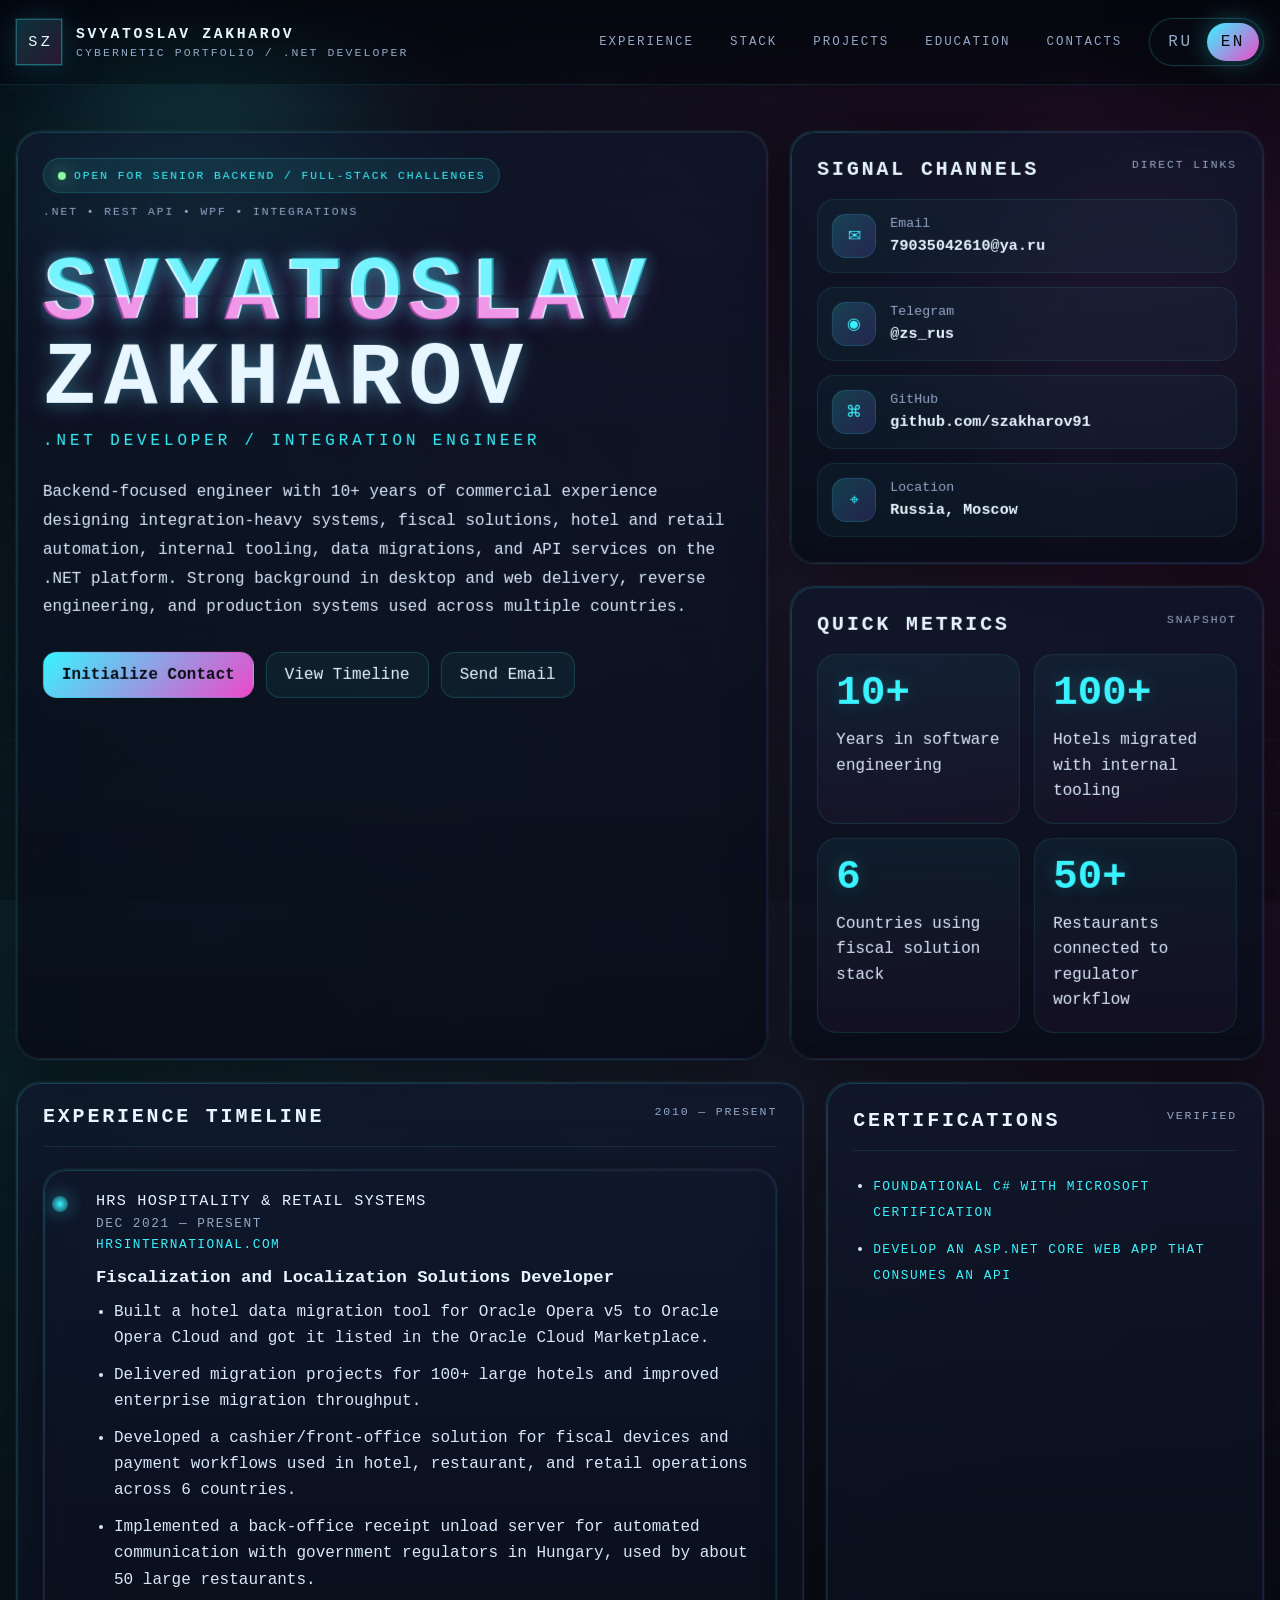
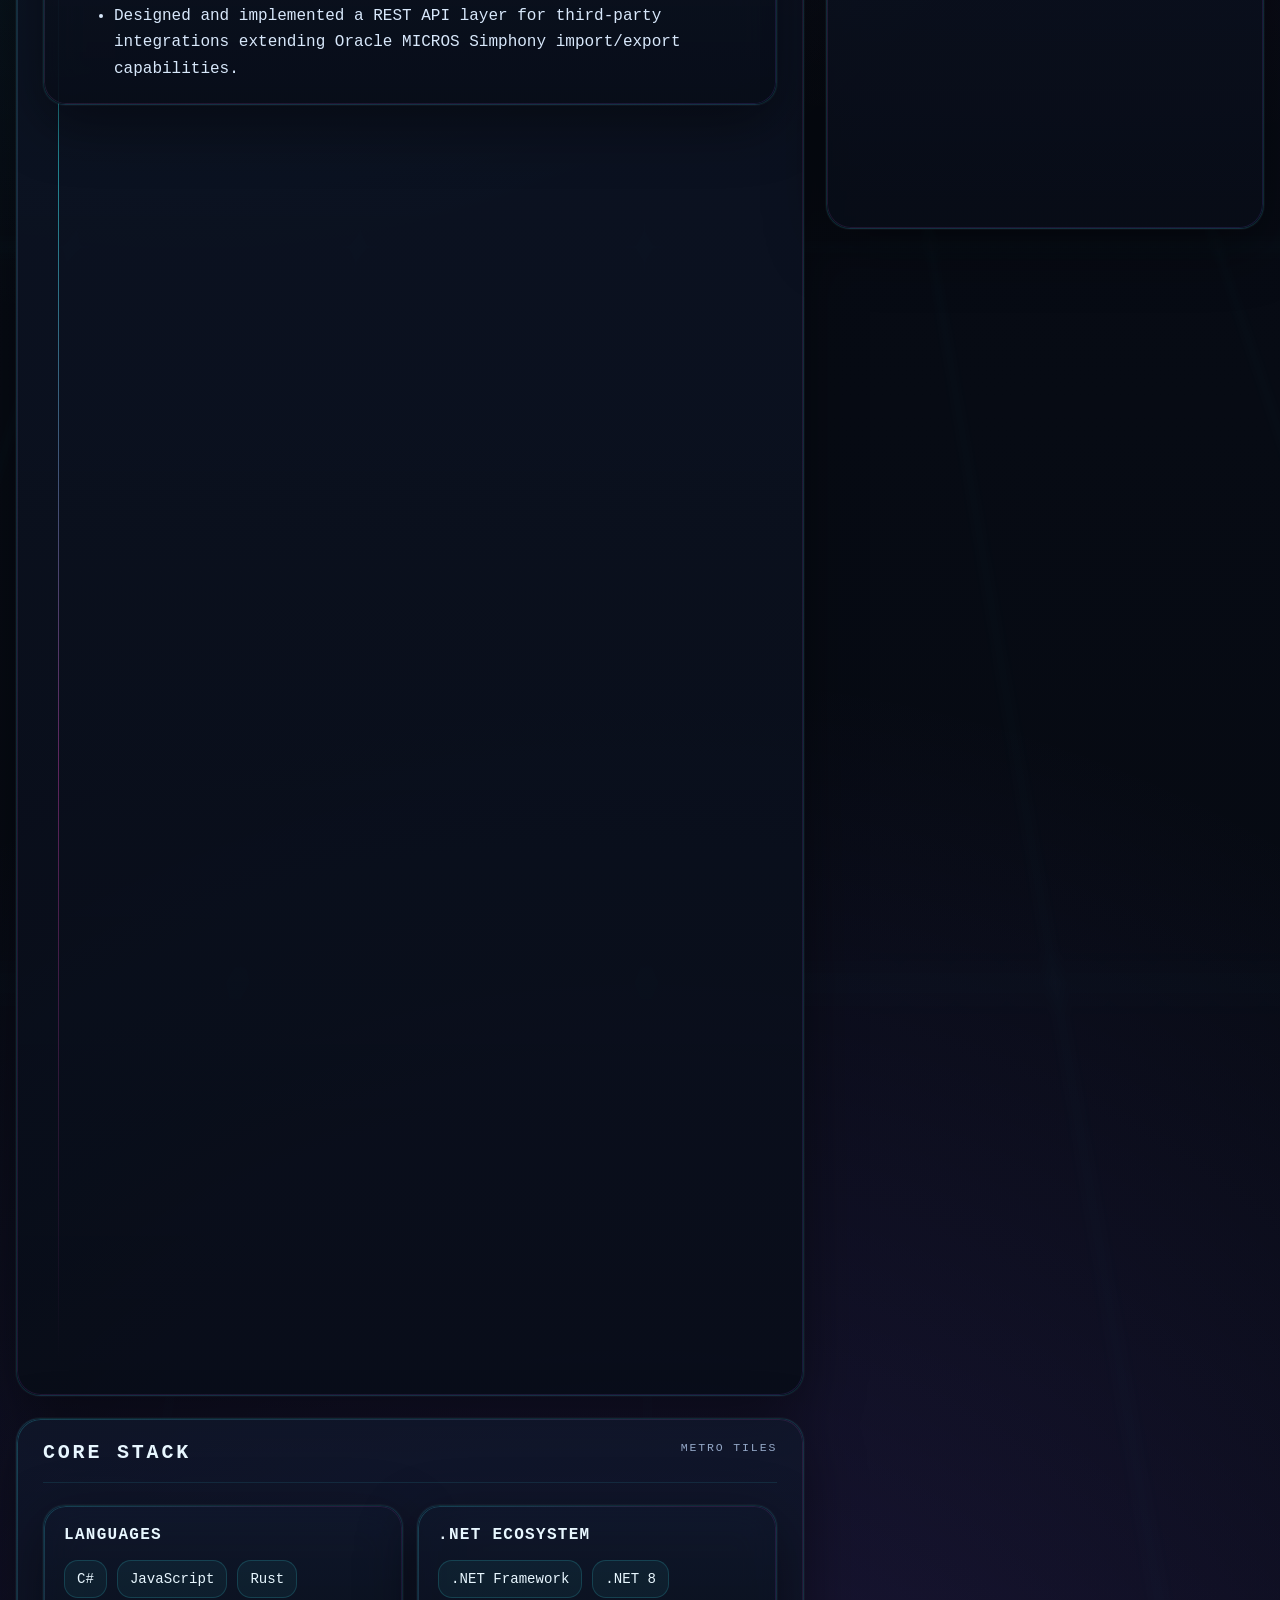
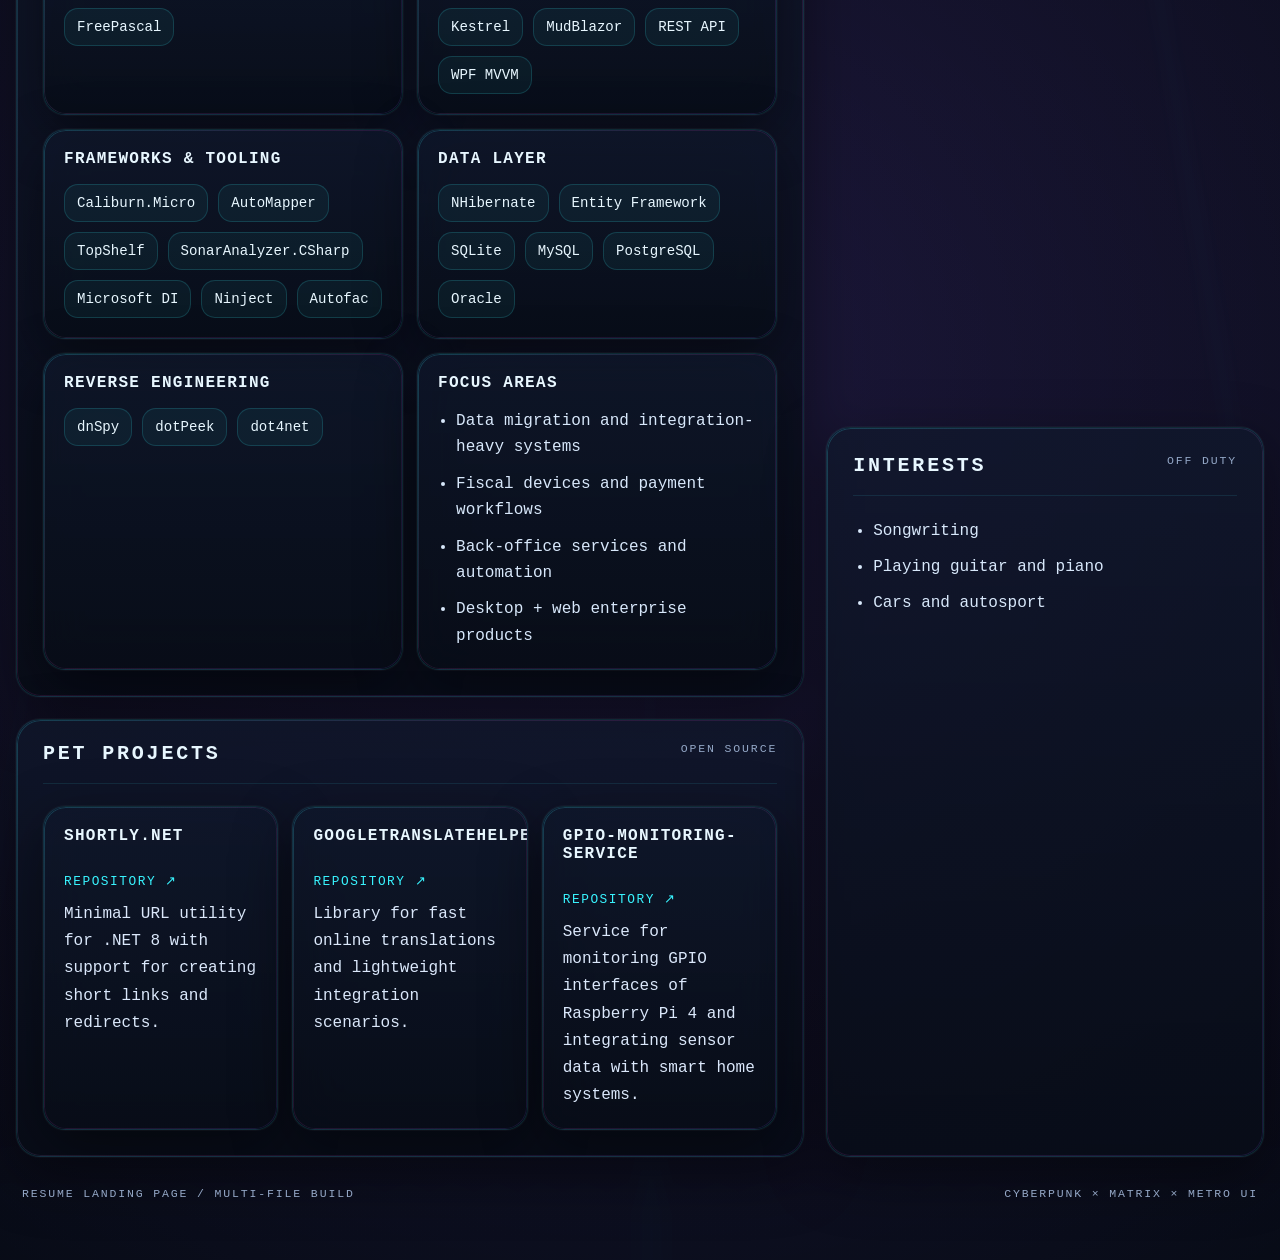
==== commit 825e883f: "refactoring, multilanguage support" ====
--- a/index.html
+++ b/index.html
@@ -4,944 +4,12 @@
   <meta charset="UTF-8" />
   <meta name="viewport" content="width=device-width, initial-scale=1.0" />
   <meta name="color-scheme" content="dark" />
+  <meta name="description" content="Cyberpunk-style bilingual resume landing page for Svyatoslav Zakharov" />
   <title>Svyatoslav Zakharov — Cyberpunk Resume</title>
-  <style>
-    :root {
-      --bg: #070b14;
-      --bg-soft: rgba(12, 18, 35, 0.72);
-      --panel: rgba(14, 22, 43, 0.7);
-      --panel-strong: rgba(9, 14, 28, 0.92);
-      --text: #e8f7ff;
-      --muted: #94a8c7;
-      --cyan: #39f4ff;
-      --magenta: #ff4fd8;
-      --violet: #875dff;
-      --lime: #8bff9f;
-      --line: rgba(102, 224, 255, 0.18);
-      --line-strong: rgba(102, 224, 255, 0.42);
-      --shadow: 0 0 0 1px rgba(255,255,255,0.03), 0 18px 60px rgba(0, 0, 0, 0.45);
-      --shadow-glow: 0 0 0 1px rgba(57, 244, 255, 0.15), 0 0 30px rgba(57, 244, 255, 0.14), 0 0 70px rgba(135, 93, 255, 0.1);
-      --radius: 24px;
-      --radius-sm: 16px;
-      --max: 1280px;
-      --header-h: 84px;
-    }
-
-    * { box-sizing: border-box; }
-
-    html {
-      scroll-behavior: smooth;
-    }
-
-    body {
-      margin: 0;
-      min-height: 100vh;
-      font-family: ui-monospace, SFMono-Regular, Menlo, Monaco, Consolas, "Liberation Mono", "Courier New", monospace;
-      background:
-        radial-gradient(circle at 15% 20%, rgba(57, 244, 255, 0.12), transparent 28%),
-        radial-gradient(circle at 85% 12%, rgba(255, 79, 216, 0.12), transparent 30%),
-        radial-gradient(circle at 50% 80%, rgba(135, 93, 255, 0.18), transparent 36%),
-        linear-gradient(180deg, #050811 0%, #070b14 45%, #04070e 100%);
-      color: var(--text);
-      overflow-x: hidden;
-    }
-
-    a {
-      color: inherit;
-      text-decoration: none;
-    }
-
-    button {
-      font: inherit;
-    }
-
-    .code-rain {
-      position: fixed;
-      inset: 0;
-      width: 100%;
-      height: 100%;
-      z-index: 0;
-      opacity: 0.16;
-      pointer-events: none;
-      mix-blend-mode: screen;
-    }
-
-    .scene {
-      position: relative;
-      isolation: isolate;
-      min-height: 100vh;
-    }
-
-    .noise,
-    .grid,
-    .blobs,
-    .scanlines {
-      position: fixed;
-      inset: 0;
-      pointer-events: none;
-      z-index: 0;
-    }
-
-    .grid {
-      background:
-        linear-gradient(rgba(57, 244, 255, 0.05) 1px, transparent 1px),
-        linear-gradient(90deg, rgba(57, 244, 255, 0.05) 1px, transparent 1px);
-      background-size: 32px 32px;
-      mask-image: radial-gradient(circle at center, rgba(0,0,0,0.95), rgba(0,0,0,0.3));
-      animation: gridPulse 7s ease-in-out infinite alternate;
-      transform: perspective(900px) rotateX(70deg) translateY(20vh) scale(1.7);
-      transform-origin: center center;
-      opacity: 0.35;
-    }
-
-    .scanlines {
-      background: repeating-linear-gradient(
-        to bottom,
-        rgba(255,255,255,0.02) 0,
-        rgba(255,255,255,0.02) 1px,
-        transparent 2px,
-        transparent 4px
-      );
-      opacity: 0.08;
-      mix-blend-mode: screen;
-    }
-
-    .noise {
-      background-image:
-        radial-gradient(circle at 20% 20%, rgba(255,255,255,0.04) 0 1px, transparent 1px),
-        radial-gradient(circle at 70% 40%, rgba(255,255,255,0.03) 0 1px, transparent 1px),
-        radial-gradient(circle at 35% 80%, rgba(255,255,255,0.03) 0 1px, transparent 1px);
-      background-size: 160px 160px;
-      opacity: 0.3;
-    }
-
-    .blobs::before,
-    .blobs::after {
-      content: "";
-      position: absolute;
-      width: 42vw;
-      height: 42vw;
-      min-width: 280px;
-      min-height: 280px;
-      filter: blur(60px);
-      opacity: 0.22;
-      border-radius: 50%;
-      animation: drift 18s ease-in-out infinite alternate;
-    }
-
-    .blobs::before {
-      top: -8vw;
-      left: -6vw;
-      background: radial-gradient(circle, rgba(57,244,255,0.9), rgba(57,244,255,0) 65%);
-    }
-
-    .blobs::after {
-      right: -10vw;
-      top: 8vh;
-      background: radial-gradient(circle, rgba(255,79,216,0.85), rgba(135,93,255,0) 70%);
-      animation-duration: 22s;
-    }
-
-    .topbar {
-      position: sticky;
-      top: 0;
-      z-index: 30;
-      backdrop-filter: blur(18px);
-      background: linear-gradient(180deg, rgba(4,7,14,0.9), rgba(4,7,14,0.55));
-      border-bottom: 1px solid rgba(57, 244, 255, 0.12);
-    }
-
-    .topbar-inner {
-      width: min(calc(100% - 32px), var(--max));
-      height: var(--header-h);
-      margin: 0 auto;
-      display: flex;
-      align-items: center;
-      justify-content: space-between;
-      gap: 16px;
-    }
-
-    .brand {
-      display: flex;
-      align-items: center;
-      gap: 14px;
-      min-width: 0;
-    }
-
-    .brand-mark {
-      width: 46px;
-      height: 46px;
-      display: grid;
-      place-items: center;
-      border: 1px solid rgba(57, 244, 255, 0.3);
-      background: linear-gradient(135deg, rgba(57,244,255,0.18), rgba(255,79,216,0.14));
-      box-shadow: var(--shadow-glow);
-      position: relative;
-      overflow: hidden;
-    }
-
-    .brand-mark::before {
-      content: "SZ";
-      font-size: 0.95rem;
-      letter-spacing: 0.22em;
-      text-indent: 0.22em;
-      color: var(--text);
-    }
-
-    .brand-copy {
-      min-width: 0;
-    }
-
-    .brand-copy strong,
-    .brand-copy span {
-      display: block;
-      white-space: nowrap;
-      overflow: hidden;
-      text-overflow: ellipsis;
-    }
-
-    .brand-copy strong {
-      font-size: 0.92rem;
-      letter-spacing: 0.18em;
-      text-transform: uppercase;
-    }
-
-    .brand-copy span {
-      font-size: 0.72rem;
-      color: var(--muted);
-      letter-spacing: 0.18em;
-      text-transform: uppercase;
-      margin-top: 4px;
-    }
-
-    .nav {
-      display: flex;
-      gap: 10px;
-      flex-wrap: wrap;
-      justify-content: flex-end;
-    }
-
-    .nav a {
-      color: var(--muted);
-      font-size: 0.78rem;
-      letter-spacing: 0.16em;
-      text-transform: uppercase;
-      padding: 10px 12px;
-      border: 1px solid transparent;
-      transition: 180ms ease;
-    }
-
-    .nav a:hover,
-    .nav a:focus-visible {
-      color: var(--text);
-      border-color: rgba(57, 244, 255, 0.22);
-      background: rgba(57, 244, 255, 0.06);
-      outline: none;
-    }
-
-    .wrap {
-      position: relative;
-      z-index: 1;
-      width: min(calc(100% - 32px), var(--max));
-      margin: 0 auto;
-      padding: 28px 0 60px;
-    }
-
-    .hero {
-      display: grid;
-      grid-template-columns: minmax(0, 1.35fr) minmax(280px, 0.85fr);
-      gap: 22px;
-      align-items: stretch;
-      margin-top: 18px;
-    }
-
-    .card,
-    .tile,
-    .timeline-item {
-      position: relative;
-      overflow: hidden;
-      border: 1px solid rgba(255, 255, 255, 0.07);
-      background: linear-gradient(180deg, rgba(12, 19, 38, 0.78), rgba(8, 14, 28, 0.72));
-      backdrop-filter: blur(18px);
-      box-shadow: var(--shadow);
-    }
-
-    .card::before,
-    .tile::before,
-    .timeline-item::before {
-      content: "";
-      position: absolute;
-      inset: 0;
-      border: 1px solid transparent;
-      background:
-        linear-gradient(120deg, rgba(57,244,255,0.42), rgba(255,79,216,0.2), rgba(135,93,255,0.42)) border-box;
-      -webkit-mask:
-        linear-gradient(#fff 0 0) padding-box,
-        linear-gradient(#fff 0 0);
-      -webkit-mask-composite: xor;
-      mask-composite: exclude;
-      pointer-events: none;
-      opacity: 0.75;
-    }
-
-    .card::after,
-    .tile::after,
-    .timeline-item::after {
-      content: "";
-      position: absolute;
-      inset: auto -30% -50% auto;
-      width: 180px;
-      height: 180px;
-      background: radial-gradient(circle, rgba(57,244,255,0.18), transparent 68%);
-      pointer-events: none;
-    }
-
-    .card {
-      border-radius: var(--radius);
-      padding: 28px;
-    }
-
-    .hero-card {
-      min-height: 420px;
-      display: flex;
-      flex-direction: column;
-      justify-content: space-between;
-    }
-
-    .hero-top {
-      display: flex;
-      flex-wrap: wrap;
-      gap: 12px;
-      align-items: center;
-      justify-content: space-between;
-      margin-bottom: 20px;
-    }
-
-    .status-chip,
-    .eyebrow {
-      display: inline-flex;
-      align-items: center;
-      gap: 8px;
-      padding: 8px 12px;
-      border-radius: 999px;
-      border: 1px solid rgba(57, 244, 255, 0.18);
-      background: rgba(57, 244, 255, 0.08);
-      color: var(--cyan);
-      font-size: 0.76rem;
-      letter-spacing: 0.16em;
-      text-transform: uppercase;
-    }
-
-    .status-chip::before {
-      content: "";
-      width: 8px;
-      height: 8px;
-      border-radius: 50%;
-      background: var(--lime);
-      box-shadow: 0 0 12px var(--lime);
-    }
-
-    .hero-headline {
-      margin: 0;
-      font-size: clamp(2.5rem, 6vw, 5rem);
-      line-height: 0.92;
-      letter-spacing: 0.05em;
-      text-transform: uppercase;
-      position: relative;
-      display: inline-block;
-      text-shadow: 0 0 18px rgba(57,244,255,0.12), 0 0 38px rgba(135,93,255,0.1);
-    }
-
-    .glitch {
-      position: relative;
-    }
-
-    .glitch::before,
-    .glitch::after {
-      content: attr(data-text);
-      position: absolute;
-      inset: 0;
-      pointer-events: none;
-      mix-blend-mode: screen;
-      opacity: 0.75;
-    }
-
-    .glitch::before {
-      color: rgba(57, 244, 255, 0.55);
-      transform: translate(2px, 0);
-      clip-path: polygon(0 12%, 100% 0, 100% 36%, 0 44%);
-      animation: glitchOne 3.1s infinite linear alternate-reverse;
-    }
-
-    .glitch::after {
-      color: rgba(255, 79, 216, 0.55);
-      transform: translate(-2px, 0);
-      clip-path: polygon(0 58%, 100% 50%, 100% 90%, 0 100%);
-      animation: glitchTwo 2.6s infinite linear alternate-reverse;
-    }
-
-    .hero-role {
-      margin: 16px 0 0;
-      font-size: clamp(1.05rem, 2.2vw, 1.5rem);
-      color: var(--cyan);
-      letter-spacing: 0.18em;
-      text-transform: uppercase;
-    }
-
-    .summary {
-      margin-top: 24px;
-      max-width: 70ch;
-      color: var(--muted);
-      font-size: 1rem;
-      line-height: 1.75;
-    }
-
-    .hero-actions {
-      display: flex;
-      flex-wrap: wrap;
-      gap: 12px;
-      margin-top: 28px;
-    }
-
-    .btn {
-      display: inline-flex;
-      align-items: center;
-      gap: 10px;
-      padding: 14px 18px;
-      border-radius: 14px;
-      border: 1px solid rgba(255,255,255,0.08);
-      font-size: 0.8rem;
-      text-transform: uppercase;
-      letter-spacing: 0.16em;
-      transition: transform 180ms ease, border-color 180ms ease, background 180ms ease;
-      color: var(--text);
-      background: rgba(255,255,255,0.03);
-    }
-
-    .btn:hover,
-    .btn:focus-visible {
-      transform: translateY(-2px);
-      border-color: rgba(57,244,255,0.3);
-      background: rgba(57,244,255,0.08);
-      outline: none;
-    }
-
-    .btn-primary {
-      background: linear-gradient(135deg, rgba(57,244,255,0.16), rgba(135,93,255,0.18));
-      box-shadow: var(--shadow-glow);
-    }
-
-    .hero-side {
-      display: grid;
-      gap: 18px;
-    }
-
-    .contact-card {
-      display: grid;
-      gap: 12px;
-      align-content: start;
-    }
-
-    .card-title {
-      display: flex;
-      align-items: center;
-      justify-content: space-between;
-      gap: 12px;
-      margin-bottom: 18px;
-    }
-
-    .card-title h2,
-    .section-heading h2 {
-      margin: 0;
-      font-size: 0.92rem;
-      letter-spacing: 0.22em;
-      text-transform: uppercase;
-      color: var(--text);
-    }
-
-    .card-title span,
-    .section-heading span {
-      color: var(--cyan);
-      font-size: 0.72rem;
-      letter-spacing: 0.18em;
-      text-transform: uppercase;
-    }
-
-    .contact-list {
-      display: grid;
-      gap: 12px;
-    }
-
-    .contact-item {
-      display: grid;
-      grid-template-columns: 36px minmax(0, 1fr);
-      gap: 12px;
-      align-items: start;
-      padding: 12px;
-      background: rgba(255,255,255,0.025);
-      border: 1px solid rgba(255,255,255,0.05);
-      border-radius: 14px;
-      transition: 160ms ease;
-    }
-
-    .contact-item:hover {
-      border-color: rgba(57, 244, 255, 0.22);
-      transform: translateX(2px);
-    }
-
-    .contact-icon {
-      width: 36px;
-      height: 36px;
-      display: grid;
-      place-items: center;
-      border-radius: 10px;
-      border: 1px solid rgba(57, 244, 255, 0.16);
-      background: linear-gradient(135deg, rgba(57,244,255,0.12), rgba(255,79,216,0.08));
-      color: var(--cyan);
-      font-size: 1rem;
-    }
-
-    .contact-item small {
-      display: block;
-      color: var(--muted);
-      font-size: 0.7rem;
-      letter-spacing: 0.15em;
-      text-transform: uppercase;
-      margin-bottom: 6px;
-    }
-
-    .contact-item strong,
-    .contact-item a {
-      font-size: 0.98rem;
-      line-height: 1.5;
-      word-break: break-word;
-    }
-
-    .stats-grid {
-      display: grid;
-      grid-template-columns: repeat(2, minmax(0, 1fr));
-      gap: 12px;
-    }
-
-    .stat {
-      padding: 16px;
-      border-radius: 16px;
-      background: rgba(255,255,255,0.03);
-      border: 1px solid rgba(255,255,255,0.05);
-    }
-
-    .stat strong {
-      display: block;
-      font-size: clamp(1.4rem, 3vw, 2rem);
-      line-height: 1;
-      color: var(--cyan);
-      text-shadow: 0 0 16px rgba(57,244,255,0.18);
-    }
-
-    .stat span {
-      display: block;
-      margin-top: 10px;
-      color: var(--muted);
-      font-size: 0.78rem;
-      line-height: 1.5;
-      text-transform: uppercase;
-      letter-spacing: 0.12em;
-    }
-
-    .layout {
-      display: grid;
-      grid-template-columns: minmax(0, 1.2fr) minmax(320px, 0.8fr);
-      gap: 22px;
-      margin-top: 24px;
-      align-items: start;
-    }
-
-    .stack {
-      display: grid;
-      gap: 22px;
-    }
-
-    .section-card {
-      border-radius: var(--radius);
-      padding: 26px;
-    }
-
-    .section-heading {
-      display: flex;
-      justify-content: space-between;
-      align-items: center;
-      gap: 12px;
-      margin-bottom: 20px;
-      padding-bottom: 14px;
-      border-bottom: 1px solid rgba(57, 244, 255, 0.1);
-    }
-
-    .timeline {
-      display: grid;
-      gap: 16px;
-      position: relative;
-    }
-
-    .timeline::before {
-      content: "";
-      position: absolute;
-      left: 16px;
-      top: 8px;
-      bottom: 8px;
-      width: 1px;
-      background: linear-gradient(180deg, rgba(57,244,255,0), rgba(57,244,255,0.45), rgba(255,79,216,0.3), rgba(57,244,255,0));
-    }
-
-    .timeline-item {
-      border-radius: 22px;
-      padding: 22px 22px 22px 54px;
-      background: linear-gradient(180deg, rgba(12, 18, 34, 0.88), rgba(7, 12, 25, 0.8));
-    }
-
-    .timeline-dot {
-      position: absolute;
-      left: 10px;
-      top: 24px;
-      width: 14px;
-      height: 14px;
-      border-radius: 50%;
-      background: var(--cyan);
-      box-shadow: 0 0 0 4px rgba(57,244,255,0.14), 0 0 18px rgba(57,244,255,0.55);
-    }
-
-    .timeline-meta {
-      display: flex;
-      flex-wrap: wrap;
-      gap: 10px 14px;
-      align-items: center;
-      margin-bottom: 10px;
-    }
-
-    .timeline-role {
-      margin: 0;
-      font-size: clamp(1rem, 2vw, 1.25rem);
-      line-height: 1.35;
-    }
-
-    .timeline-company {
-      color: var(--cyan);
-      text-transform: uppercase;
-      letter-spacing: 0.14em;
-      font-size: 0.74rem;
-    }
-
-    .tagline,
-    .timeline-date,
-    .timeline-link {
-      display: inline-flex;
-      align-items: center;
-      gap: 8px;
-      padding: 7px 10px;
-      border-radius: 999px;
-      background: rgba(255,255,255,0.035);
-      border: 1px solid rgba(255,255,255,0.06);
-      color: var(--muted);
-      font-size: 0.72rem;
-      letter-spacing: 0.12em;
-      text-transform: uppercase;
-    }
-
-    .timeline-link:hover {
-      color: var(--text);
-      border-color: rgba(57,244,255,0.2);
-    }
-
-    .timeline-list {
-      margin: 14px 0 0;
-      padding: 0;
-      list-style: none;
-      display: grid;
-      gap: 10px;
-    }
-
-    .timeline-list li {
-      position: relative;
-      padding-left: 18px;
-      color: #b9c7df;
-      line-height: 1.72;
-      font-size: 0.96rem;
-    }
-
-    .timeline-list li::before {
-      content: ">";
-      position: absolute;
-      left: 0;
-      top: 0;
-      color: var(--cyan);
-      text-shadow: 0 0 10px rgba(57,244,255,0.35);
-    }
-
-    .tiles {
-      display: grid;
-      grid-template-columns: repeat(2, minmax(0, 1fr));
-      gap: 14px;
-    }
-
-    .tile {
-      border-radius: 20px;
-      padding: 18px;
-      min-height: 100%;
-    }
-
-    .tile h3 {
-      margin: 0 0 12px;
-      font-size: 0.86rem;
-      color: var(--cyan);
-      letter-spacing: 0.16em;
-      text-transform: uppercase;
-    }
-
-    .tile p,
-    .tile li,
-    .sidebar-card p,
-    .sidebar-card li {
-      margin: 0;
-      color: #b9c7df;
-      line-height: 1.7;
-      font-size: 0.95rem;
-    }
-
-    .chip-set {
-      display: flex;
-      flex-wrap: wrap;
-      gap: 10px;
-    }
-
-    .chip {
-      padding: 8px 10px;
-      border: 1px solid rgba(255,255,255,0.08);
-      background: rgba(255,255,255,0.025);
-      border-radius: 12px;
-      color: var(--text);
-      font-size: 0.82rem;
-      line-height: 1.4;
-    }
-
-    .sidebar-stack {
-      display: grid;
-      gap: 22px;
-    }
-
-    .sidebar-card {
-      border-radius: var(--radius);
-      padding: 22px;
-    }
-
-    .sidebar-card ul,
-    .tile ul {
-      margin: 0;
-      padding: 0;
-      list-style: none;
-      display: grid;
-      gap: 12px;
-    }
-
-    .sidebar-card li,
-    .tile li {
-      position: relative;
-      padding-left: 16px;
-    }
-
-    .sidebar-card li::before,
-    .tile li::before {
-      content: "▸";
-      position: absolute;
-      left: 0;
-      color: var(--magenta);
-    }
-
-    .project-list {
-      display: grid;
-      gap: 14px;
-    }
-
-    .project {
-      padding: 16px;
-      border-radius: 16px;
-      border: 1px solid rgba(255,255,255,0.05);
-      background: rgba(255,255,255,0.025);
-    }
-
-    .project-top {
-      display: flex;
-      align-items: center;
-      justify-content: space-between;
-      gap: 12px;
-      margin-bottom: 10px;
-      flex-wrap: wrap;
-    }
-
-    .project h3 {
-      margin: 0;
-      font-size: 1rem;
-      color: var(--text);
-    }
-
-    .project a {
-      color: var(--cyan);
-      font-size: 0.76rem;
-      text-transform: uppercase;
-      letter-spacing: 0.16em;
-    }
-
-    .project a:hover {
-      text-shadow: 0 0 12px rgba(57,244,255,0.3);
-    }
-
-    .project p {
-      color: #b9c7df;
-      line-height: 1.72;
-      margin: 0;
-    }
-
-    .footer {
-      margin-top: 28px;
-      padding: 16px 4px 0;
-      color: rgba(148,168,199,0.78);
-      font-size: 0.78rem;
-      letter-spacing: 0.12em;
-      text-transform: uppercase;
-      display: flex;
-      justify-content: space-between;
-      gap: 12px;
-      flex-wrap: wrap;
-    }
-
-    .reveal {
-      opacity: 0;
-      transform: translateY(18px) scale(0.985);
-      transition: opacity 650ms ease, transform 650ms ease;
-      transition-delay: var(--delay, 0ms);
-    }
-
-    .reveal.is-visible {
-      opacity: 1;
-      transform: translateY(0) scale(1);
-    }
-
-    [data-parallax] {
-      will-change: transform;
-      transition: transform 180ms linear;
-    }
-
-    @keyframes drift {
-      from { transform: translate3d(0, 0, 0) scale(1); }
-      to { transform: translate3d(3vw, 4vh, 0) scale(1.08); }
-    }
-
-    @keyframes gridPulse {
-      from { opacity: 0.18; }
-      to { opacity: 0.36; }
-    }
-
-    @keyframes glitchOne {
-      0%, 80%, 100% { transform: translate(1px, 0); }
-      84% { transform: translate(5px, -1px); }
-      88% { transform: translate(-3px, 1px); }
-      92% { transform: translate(2px, 0); }
-    }
-
-    @keyframes glitchTwo {
-      0%, 75%, 100% { transform: translate(-1px, 0); }
-      79% { transform: translate(-4px, 1px); }
-      83% { transform: translate(3px, -1px); }
-      90% { transform: translate(-2px, 1px); }
-    }
-
-    @media (max-width: 1100px) {
-      .hero,
-      .layout {
-        grid-template-columns: 1fr;
-      }
-
-      .hero-card {
-        min-height: auto;
-      }
-    }
-
-    @media (max-width: 760px) {
-      :root {
-        --header-h: auto;
-        --radius: 20px;
-      }
-
-      .topbar {
-        position: static;
-      }
-
-      .topbar-inner {
-        height: auto;
-        padding: 14px 0;
-        align-items: flex-start;
-        flex-direction: column;
-      }
-
-      .nav {
-        width: 100%;
-        justify-content: flex-start;
-      }
-
-      .wrap {
-        width: min(calc(100% - 20px), var(--max));
-        padding-top: 18px;
-      }
-
-      .card,
-      .section-card,
-      .sidebar-card,
-      .tile,
-      .timeline-item {
-        padding-left: 18px;
-        padding-right: 18px;
-      }
-
-      .hero-headline {
-        font-size: clamp(2rem, 13vw, 3.5rem);
-      }
-
-      .summary {
-        font-size: 0.95rem;
-      }
-
-      .stats-grid,
-      .tiles {
-        grid-template-columns: 1fr;
-      }
-
-      .timeline-item {
-        padding-left: 46px;
-      }
-
-      .timeline::before {
-        left: 13px;
-      }
-
-      .timeline-dot {
-        left: 7px;
-      }
-
-      .footer {
-        font-size: 0.72rem;
-      }
-    }
-
-    @media (prefers-reduced-motion: reduce) {
-      html { scroll-behavior: auto; }
-      *, *::before, *::after {
-        animation: none !important;
-        transition: none !important;
-      }
-      .reveal {
-        opacity: 1;
-        transform: none;
-      }
-    }
-  </style>
+  <link rel="preconnect" href="https://fonts.googleapis.com" />
+  <link rel="preconnect" href="https://fonts.gstatic.com" crossorigin />
+  <link rel="stylesheet" href="styles.css" />
+  <script defer src="script.js"></script>
 </head>
 <body>
   <div class="scene">
@@ -953,46 +21,51 @@
 
     <header class="topbar">
       <div class="topbar-inner">
-        <div class="brand">
-          <div class="brand-mark"></div>
+        <a class="brand" href="#top" aria-label="Resume home">
+          <div class="brand-mark" aria-hidden="true"></div>
           <div class="brand-copy">
-            <strong>Svyatoslav Zakharov</strong>
-            <span>Cybernetic Portfolio / .NET Developer</span>
+            <strong id="brandName">Svyatoslav Zakharov</strong>
+            <span id="brandSubtitle">Cybernetic Portfolio / .NET Developer</span>
+          </div>
+        </a>
+
+        <div class="topbar-actions">
+          <nav class="nav" id="mainNav" aria-label="Primary navigation">
+            <a href="#experience" id="navExperience">Experience</a>
+            <a href="#stack" id="navStack">Stack</a>
+            <a href="#projects" id="navProjects">Projects</a>
+            <a href="#education" id="navEducation">Education</a>
+            <a href="#contacts" id="navContacts">Contacts</a>
+          </nav>
+
+          <div class="lang-switcher" aria-label="Language switcher">
+            <button type="button" class="lang-btn" data-lang="ru" aria-pressed="false">RU</button>
+            <button type="button" class="lang-btn is-active" data-lang="en" aria-pressed="true">EN</button>
           </div>
         </div>
-
-        <nav class="nav" aria-label="Primary">
-          <a href="#experience">Experience</a>
-          <a href="#stack">Stack</a>
-          <a href="#projects">Projects</a>
-          <a href="#education">Education</a>
-          <a href="#contacts">Contacts</a>
-        </nav>
       </div>
     </header>
 
-    <main class="wrap">
+    <main class="wrap" id="top">
       <section class="hero reveal" data-parallax data-speed="0.02">
         <article class="card hero-card">
           <div>
             <div class="hero-top">
-              <span class="status-chip">Open for senior backend / full-stack challenges</span>
-              <span class="eyebrow">.NET • REST API • WPF • Integrations</span>
+              <span class="status-chip" id="heroStatus">Open for senior backend / full-stack challenges</span>
+              <span class="eyebrow" id="heroEyebrow">.NET • REST API • WPF • Integrations</span>
             </div>
 
-            <h1 class="hero-headline glitch" data-text="SVYATOSLAV">SVYATOSLAV<br />ZAKHAROV</h1>
-            <p class="hero-role">.NET Developer / Integration Engineer</p>
+            <h1 class="hero-headline glitch" id="heroHeadline" data-text="SVYATOSLAV">SVYATOSLAV<br />ZAKHAROV</h1>
+            <p class="hero-role" id="heroRole">.NET Developer / Integration Engineer</p>
 
-            <p class="summary">
-              Backend-focused engineer with 10+ years of commercial experience designing integration-heavy systems,
-              fiscal solutions, hotel and retail automation, internal tooling, and API services. Strong background in
-              .NET ecosystem, desktop and web delivery, data migration, and production systems used across multiple countries.
+            <p class="summary" id="heroSummary">
+              Backend-focused engineer with 10+ years of commercial experience designing integration-heavy systems, fiscal solutions, hotel and retail automation, internal tooling, data migrations, and API services on the .NET platform.
             </p>
 
             <div class="hero-actions">
-              <a class="btn btn-primary" href="#contacts">Initialize Contact</a>
-              <a class="btn" href="#experience">View Timeline</a>
-              <a class="btn" href="mailto:79035042610@ya.ru">Send Email</a>
+              <a class="btn btn-primary" href="#contacts" id="heroActionPrimary">Initialize Contact</a>
+              <a class="btn" href="#experience" id="heroActionSecondary">View Timeline</a>
+              <a class="btn" href="mailto:79035042610@ya.ru" id="heroActionEmail">Send Email</a>
             </div>
           </div>
         </article>
@@ -1000,64 +73,18 @@
         <div class="hero-side">
           <aside class="card contact-card reveal" id="contacts" style="--delay: 100ms;">
             <div class="card-title">
-              <h2>Signal Channels</h2>
-              <span>Direct Links</span>
+              <h2 id="contactsTitle">Signal Channels</h2>
+              <span id="contactsSubtitle">Direct Links</span>
             </div>
-            <div class="contact-list">
-              <a class="contact-item" href="mailto:79035042610@ya.ru">
-                <div class="contact-icon">✉</div>
-                <div>
-                  <small>Email</small>
-                  <strong>79035042610@ya.ru</strong>
-                </div>
-              </a>
-              <a class="contact-item" href="https://t.me/zs_rus" target="_blank" rel="noreferrer">
-                <div class="contact-icon">◉</div>
-                <div>
-                  <small>Telegram</small>
-                  <strong>@zs_rus</strong>
-                </div>
-              </a>
-              <a class="contact-item" href="https://github.com/szakharov91" target="_blank" rel="noreferrer">
-                <div class="contact-icon">⌘</div>
-                <div>
-                  <small>GitHub</small>
-                  <strong>github.com/szakharov91</strong>
-                </div>
-              </a>
-              <a class="contact-item" href="https://yandex.ru/maps/-/CDr~AHzx" target="_blank" rel="noreferrer">
-                <div class="contact-icon">⌖</div>
-                <div>
-                  <small>Location</small>
-                  <strong>Russia, Moscow</strong>
-                </div>
-              </a>
-            </div>
+            <div class="contact-list" id="contactsList"></div>
           </aside>
 
           <aside class="card reveal" style="--delay: 180ms;">
             <div class="card-title">
-              <h2>Quick Metrics</h2>
-              <span>Snapshot</span>
+              <h2 id="metricsTitle">Quick Metrics</h2>
+              <span id="metricsSubtitle">Snapshot</span>
             </div>
-            <div class="stats-grid">
-              <div class="stat">
-                <strong>10+</strong>
-                <span>Years in software engineering</span>
-              </div>
-              <div class="stat">
-                <strong>100+</strong>
-                <span>Hotels migrated with internal tooling</span>
-              </div>
-              <div class="stat">
-                <strong>6</strong>
-                <span>Countries using fiscal solution stack</span>
-              </div>
-              <div class="stat">
-                <strong>50+</strong>
-                <span>Restaurants connected to regulator workflow</span>
-              </div>
-            </div>
+            <div class="stats-grid" id="metricsGrid"></div>
           </aside>
         </div>
       </section>
@@ -1066,367 +93,69 @@
         <div class="stack">
           <section class="card section-card reveal" id="experience">
             <div class="section-heading">
-              <h2>Experience Timeline</h2>
-              <span>2010 — Present</span>
+              <h2 id="experienceTitle">Experience Timeline</h2>
+              <span id="experienceSubtitle">2010 — Present</span>
             </div>
-
-            <div class="timeline">
-              <article class="timeline-item reveal" style="--delay: 50ms;">
-                <span class="timeline-dot"></span>
-                <div class="timeline-meta">
-                  <span class="timeline-company">HRS Hospitality &amp; Retail Systems</span>
-                  <span class="timeline-date">Dec 2021 — Present</span>
-                  <a class="timeline-link" href="https://hrsinternational.com" target="_blank" rel="noreferrer">hrsinternational.com</a>
-                </div>
-                <h3 class="timeline-role">Fiscalization and Localization Solutions Developer</h3>
-                <ul class="timeline-list">
-                  <li>Built a hotel data migration tool for Oracle Opera v5 to Oracle Opera Cloud and got it listed in the Oracle Cloud Marketplace.</li>
-                  <li>Delivered migration projects for 100+ large hotels and improved enterprise migration throughput.</li>
-                  <li>Developed a cashier/front-office solution for fiscal devices and payment workflows used in hotel, restaurant, and retail operations across 6 countries.</li>
-                  <li>Implemented a back-office receipt unload server for automated communication with government regulators in Hungary, used by about 50 large restaurants.</li>
-                  <li>Designed and implemented a REST API layer for third-party integrations extending Oracle MICROS Simphony import/export capabilities.</li>
-                </ul>
-              </article>
-
-              <article class="timeline-item reveal" style="--delay: 100ms;">
-                <span class="timeline-dot"></span>
-                <div class="timeline-meta">
-                  <span class="timeline-company">AT Telecom LLC</span>
-                  <span class="timeline-date">Aug 2019 — Dec 2021</span>
-                  <a class="timeline-link" href="https://at-telecom.ru/" target="_blank" rel="noreferrer">at-telecom.ru</a>
-                </div>
-                <h3 class="timeline-role">Software Engineer</h3>
-                <ul class="timeline-list">
-                  <li>Developed a NETUP UTM billing integration module for network equipment and automated service provisioning for end users.</li>
-                  <li>Streamlined data exchange with accounting workflows and reduced manual operational steps.</li>
-                  <li>Expanded a transcoder control system and web interface with monitoring and device-management modules.</li>
-                  <li>Implemented a scheduler for recording video streams from cameras connected to the IPTV complex.</li>
-                </ul>
-              </article>
-
-              <article class="timeline-item reveal" style="--delay: 150ms;">
-                <span class="timeline-dot"></span>
-                <div class="timeline-meta">
-                  <span class="timeline-company">JSC THC VEGA</span>
-                  <span class="timeline-date">Apr 2014 — Aug 2019</span>
-                  <a class="timeline-link" href="https://www.hotel-vega.ru/" target="_blank" rel="noreferrer">hotel-vega.ru</a>
-                </div>
-                <h3 class="timeline-role">Software Engineer</h3>
-                <ul class="timeline-list">
-                  <li>Developed an information service displaying current events for convention center guests.</li>
-                  <li>Built and deployed an in-house billing system for Siemens HiPath4000 PBX with hotel PMS integration.</li>
-                  <li>Automated telephone service accounting and provider reporting for hospitality operations.</li>
-                  <li>Created a consumables accounting system for IT department internal needs.</li>
-                </ul>
-              </article>
-
-              <article class="timeline-item reveal" style="--delay: 200ms;">
-                <span class="timeline-dot"></span>
-                <div class="timeline-meta">
-                  <span class="timeline-company">College of Service and Tourism No. 29</span>
-                  <span class="timeline-date">Aug 2012 — Apr 2014</span>
-                  <a class="timeline-link" href="https://www.tsit29.ru/" target="_blank" rel="noreferrer">tsit29.ru</a>
-                </div>
-                <h3 class="timeline-role">Developer</h3>
-                <ul class="timeline-list">
-                  <li>Developed an interactive lesson schedule information service for students.</li>
-                </ul>
-              </article>
-
-              <article class="timeline-item reveal" style="--delay: 250ms;">
-                <span class="timeline-dot"></span>
-                <div class="timeline-meta">
-                  <span class="timeline-company">Marat-C</span>
-                  <span class="timeline-date">Mar 2010 — Aug 2012</span>
-                  <a class="timeline-link" href="https://www.marat-c.com/" target="_blank" rel="noreferrer">marat-c.com</a>
-                </div>
-                <h3 class="timeline-role">Junior Developer</h3>
-                <ul class="timeline-list">
-                  <li>Started commercial engineering track and contributed to internal development tasks and business software delivery.</li>
-                </ul>
-              </article>
-            </div>
+            <div class="timeline" id="experienceTimeline"></div>
           </section>
 
           <section class="card section-card reveal" id="stack">
             <div class="section-heading">
-              <h2>Core Stack</h2>
-              <span>Metro Tiles</span>
+              <h2 id="stackTitle">Core Stack</h2>
+              <span id="stackSubtitle">Metro Tiles</span>
             </div>
-            <div class="tiles">
-              <article class="tile">
-                <h3>Languages</h3>
-                <div class="chip-set">
-                  <span class="chip">C#</span>
-                  <span class="chip">JavaScript</span>
-                  <span class="chip">Rust</span>
-                  <span class="chip">FreePascal</span>
-                </div>
-              </article>
-
-              <article class="tile">
-                <h3>.NET Ecosystem</h3>
-                <div class="chip-set">
-                  <span class="chip">.NET Framework</span>
-                  <span class="chip">.NET 8</span>
-                  <span class="chip">Kestrel</span>
-                  <span class="chip">MudBlazor</span>
-                  <span class="chip">REST API</span>
-                  <span class="chip">WPF MVVM</span>
-                </div>
-              </article>
-
-              <article class="tile">
-                <h3>Frameworks &amp; Tooling</h3>
-                <div class="chip-set">
-                  <span class="chip">Caliburn.Micro</span>
-                  <span class="chip">AutoMapper</span>
-                  <span class="chip">TopShelf</span>
-                  <span class="chip">SonarAnalyzer.CSharp</span>
-                  <span class="chip">Microsoft DI</span>
-                  <span class="chip">Ninject</span>
-                  <span class="chip">Autofac</span>
-                </div>
-              </article>
-
-              <article class="tile">
-                <h3>Data Layer</h3>
-                <div class="chip-set">
-                  <span class="chip">NHibernate</span>
-                  <span class="chip">Entity Framework</span>
-                  <span class="chip">SQLite</span>
-                  <span class="chip">MySQL</span>
-                  <span class="chip">PostgreSQL</span>
-                  <span class="chip">Oracle</span>
-                </div>
-              </article>
-
-              <article class="tile">
-                <h3>Reverse Engineering</h3>
-                <div class="chip-set">
-                  <span class="chip">dnSpy</span>
-                  <span class="chip">dotPeek</span>
-                  <span class="chip">dot4net</span>
-                </div>
-              </article>
-
-              <article class="tile">
-                <h3>Focus Areas</h3>
-                <ul>
-                  <li>Data migration and integration-heavy systems</li>
-                  <li>Fiscal devices and payment workflows</li>
-                  <li>Back-office services and automation</li>
-                  <li>Desktop + web enterprise products</li>
-                </ul>
-              </article>
-            </div>
+            <div class="tiles" id="stackTiles"></div>
           </section>
 
           <section class="card section-card reveal" id="projects">
             <div class="section-heading">
-              <h2>Pet Projects</h2>
-              <span>Open Source</span>
+              <h2 id="projectsTitle">Pet Projects</h2>
+              <span id="projectsSubtitle">Open Source</span>
             </div>
-            <div class="project-list">
-              <article class="project">
-                <div class="project-top">
-                  <h3>Shortly.NET</h3>
-                  <a href="https://github.com/szakharov91/Shortly.NET" target="_blank" rel="noreferrer">Repository ↗</a>
-                </div>
-                <p>Minimal URL utility for .NET 8 with support for creating short links and redirects.</p>
-              </article>
-
-              <article class="project">
-                <div class="project-top">
-                  <h3>GoogleTranslateHelper</h3>
-                  <a href="https://github.com/szakharov91/GoogleTranslateHelper" target="_blank" rel="noreferrer">Repository ↗</a>
-                </div>
-                <p>Library for fast online translations and lightweight integration scenarios.</p>
-              </article>
-
-              <article class="project">
-                <div class="project-top">
-                  <h3>Gpio-monitoring-service</h3>
-                  <a href="https://github.com/szakharov91/Gpio-monitoring-service" target="_blank" rel="noreferrer">Repository ↗</a>
-                </div>
-                <p>Service for monitoring GPIO interfaces of Raspberry Pi 4 and integrating sensor data with smart home systems.</p>
-              </article>
-            </div>
+            <div class="project-list" id="projectsList"></div>
           </section>
         </div>
 
         <aside class="sidebar-stack">
           <section class="card sidebar-card reveal">
             <div class="section-heading">
-              <h2>Certifications</h2>
-              <span>Verified</span>
+              <h2 id="certificationsTitle">Certifications</h2>
+              <span id="certificationsSubtitle">Verified</span>
             </div>
-            <ul>
-              <li><a href="https://freecodecamp.org/certification/szakharov/foundational-c-sharp-with-microsoft" target="_blank" rel="noreferrer">Foundational C# with Microsoft Certification</a></li>
-              <li><a href="https://learn.microsoft.com/en-us/users/72165185/credentials/3150eb2a497c0020" target="_blank" rel="noreferrer">Develop an ASP.NET Core web app that consumes an API</a></li>
-            </ul>
+            <ul id="certificationsList"></ul>
           </section>
 
           <section class="card sidebar-card reveal" id="education" style="--delay: 80ms;">
             <div class="section-heading">
-              <h2>Education</h2>
-              <span>Foundation</span>
+              <h2 id="educationTitle">Education</h2>
+              <span id="educationSubtitle">Foundation</span>
             </div>
-            <p><strong>College of Automation and Information Technologies 20</strong></p>
-            <p style="margin-top: 12px; color: var(--muted);">
-              Course: <span style="color: var(--text);">Automated information processing and management systems</span>
-            </p>
-            <p style="margin-top: 12px; color: var(--muted);">September 2006 — July 2010</p>
-            <p style="margin-top: 14px;"><a href="https://kait20.mskobr.ru/" target="_blank" rel="noreferrer" style="color: var(--cyan);">kait20.mskobr.ru ↗</a></p>
+            <div id="educationBlock"></div>
           </section>
 
           <section class="card sidebar-card reveal" style="--delay: 120ms;">
             <div class="section-heading">
-              <h2>Profile</h2>
-              <span>Signals</span>
+              <h2 id="profileTitle">Profile</h2>
+              <span id="profileSubtitle">Signals</span>
             </div>
-            <ul>
-              <li>Designs and ships production-grade business tools.</li>
-              <li>Comfortable with legacy modernization and reverse engineering.</li>
-              <li>Experienced in enterprise integrations and domain-specific automation.</li>
-              <li>Strong fit for backend, platform, and full-stack product teams.</li>
-            </ul>
+            <ul id="profileList"></ul>
           </section>
 
           <section class="card sidebar-card reveal" style="--delay: 160ms;">
             <div class="section-heading">
-              <h2>Interests</h2>
-              <span>Off Duty</span>
+              <h2 id="interestsTitle">Interests</h2>
+              <span id="interestsSubtitle">Off Duty</span>
             </div>
-            <ul>
-              <li>Songwriting</li>
-              <li>Playing guitar and piano</li>
-              <li>Cars and autosport</li>
-            </ul>
+            <ul id="interestsList"></ul>
           </section>
         </aside>
       </section>
 
       <footer class="footer reveal">
-        <span>Resume landing page / single-file build</span>
-        <span>Cyberpunk × Matrix × Metro UI</span>
+        <span id="footerLeft">Resume landing page / multi-file build</span>
+        <span id="footerRight">Cyberpunk × Matrix × Metro UI</span>
       </footer>
     </main>
   </div>
-
-  <script>
-    (() => {
-      const prefersReduced = window.matchMedia('(prefers-reduced-motion: reduce)').matches;
-
-      const revealItems = document.querySelectorAll('.reveal');
-      if (!prefersReduced && 'IntersectionObserver' in window) {
-        const observer = new IntersectionObserver((entries) => {
-          entries.forEach((entry) => {
-            if (entry.isIntersecting) {
-              entry.target.classList.add('is-visible');
-              observer.unobserve(entry.target);
-            }
-          });
-        }, { threshold: 0.14 });
-
-        revealItems.forEach((el) => observer.observe(el));
-      } else {
-        revealItems.forEach((el) => el.classList.add('is-visible'));
-      }
-
-      const parallaxItems = [...document.querySelectorAll('[data-parallax]')];
-      if (!prefersReduced && parallaxItems.length) {
-        let pointerX = 0;
-        let pointerY = 0;
-        let rafId = null;
-
-        const renderParallax = () => {
-          parallaxItems.forEach((item) => {
-            const speed = parseFloat(item.dataset.speed || '0.02');
-            const x = pointerX * speed;
-            const y = pointerY * speed;
-            item.style.transform = `translate3d(${x}px, ${y}px, 0)`;
-          });
-          rafId = null;
-        };
-
-        window.addEventListener('pointermove', (event) => {
-          const nx = event.clientX / window.innerWidth - 0.5;
-          const ny = event.clientY / window.innerHeight - 0.5;
-          pointerX = nx * 18;
-          pointerY = ny * 18;
-          if (!rafId) rafId = requestAnimationFrame(renderParallax);
-        }, { passive: true });
-      }
-
-      const canvas = document.getElementById('codeRain');
-      const ctx = canvas.getContext('2d');
-      const glyphs = 'アカサタナハマヤャラワ0123456789ABCDEFGHIJKLMNOPQRSTUVWXYZ{}[]<>$#@&%+=/*-;:.NET';
-      let columns = [];
-      let fontSize = 15;
-      let width = 0;
-      let height = 0;
-      let animationId = 0;
-
-      function resizeCanvas() {
-        const dpr = Math.min(window.devicePixelRatio || 1, 2);
-        width = window.innerWidth;
-        height = window.innerHeight;
-        canvas.width = Math.floor(width * dpr);
-        canvas.height = Math.floor(height * dpr);
-        canvas.style.width = `${width}px`;
-        canvas.style.height = `${height}px`;
-        ctx.setTransform(dpr, 0, 0, dpr, 0, 0);
-        fontSize = width < 640 ? 12 : 15;
-        const count = Math.ceil(width / fontSize);
-        columns = Array.from({ length: count }, () => Math.random() * -60);
-      }
-
-      function drawRain() {
-        ctx.fillStyle = 'rgba(4, 7, 14, 0.12)';
-        ctx.fillRect(0, 0, width, height);
-        ctx.font = `${fontSize}px ui-monospace, monospace`;
-
-        for (let i = 0; i < columns.length; i += 1) {
-          const char = glyphs[Math.floor(Math.random() * glyphs.length)];
-          const x = i * fontSize;
-          const y = columns[i] * fontSize;
-
-          ctx.fillStyle = i % 11 === 0 ? 'rgba(255, 79, 216, 0.75)' : 'rgba(57, 244, 255, 0.78)';
-          ctx.fillText(char, x, y);
-
-          if (y > height + Math.random() * 200 && Math.random() > 0.985) {
-            columns[i] = Math.random() * -20;
-          } else {
-            columns[i] += width < 640 ? 0.42 : 0.58;
-          }
-        }
-
-        animationId = requestAnimationFrame(drawRain);
-      }
-
-      function startRain() {
-        resizeCanvas();
-        if (!prefersReduced) {
-          cancelAnimationFrame(animationId);
-          ctx.fillStyle = '#04070e';
-          ctx.fillRect(0, 0, width, height);
-          drawRain();
-        } else {
-          ctx.clearRect(0, 0, width, height);
-        }
-      }
-
-      startRain();
-      window.addEventListener('resize', resizeCanvas, { passive: true });
-      document.addEventListener('visibilitychange', () => {
-        if (document.hidden) {
-          cancelAnimationFrame(animationId);
-        } else if (!prefersReduced) {
-          drawRain();
-        }
-      });
-    })();
-  </script>
 </body>
 </html>
--- a/styles.css
+++ b/styles.css
@@ -0,0 +1,932 @@
+:root {
+  --bg: #070b14;
+  --bg-soft: rgba(12, 18, 35, 0.72);
+  --panel: rgba(14, 22, 43, 0.7);
+  --panel-strong: rgba(9, 14, 28, 0.92);
+  --text: #e8f7ff;
+  --muted: #94a8c7;
+  --cyan: #39f4ff;
+  --magenta: #ff4fd8;
+  --violet: #875dff;
+  --lime: #8bff9f;
+  --line: rgba(102, 224, 255, 0.18);
+  --line-strong: rgba(102, 224, 255, 0.42);
+  --shadow: 0 0 0 1px rgba(255,255,255,0.03), 0 18px 60px rgba(0, 0, 0, 0.45);
+  --shadow-glow: 0 0 0 1px rgba(57, 244, 255, 0.15), 0 0 30px rgba(57, 244, 255, 0.14), 0 0 70px rgba(135, 93, 255, 0.1);
+  --radius: 24px;
+  --radius-sm: 16px;
+  --max: 1280px;
+  --header-h: 84px;
+}
+
+* {
+  box-sizing: border-box;
+}
+
+html {
+  scroll-behavior: smooth;
+}
+
+body {
+  margin: 0;
+  min-height: 100vh;
+  font-family: ui-monospace, SFMono-Regular, Menlo, Monaco, Consolas, "Liberation Mono", "Courier New", monospace;
+  background:
+    radial-gradient(circle at 15% 20%, rgba(57, 244, 255, 0.12), transparent 28%),
+    radial-gradient(circle at 85% 12%, rgba(255, 79, 216, 0.12), transparent 30%),
+    radial-gradient(circle at 50% 80%, rgba(135, 93, 255, 0.18), transparent 36%),
+    linear-gradient(180deg, #050811 0%, #070b14 45%, #04070e 100%);
+  color: var(--text);
+  overflow-x: hidden;
+}
+
+body::before {
+  content: "";
+  position: fixed;
+  inset: 0;
+  pointer-events: none;
+  background: radial-gradient(circle at center, transparent 20%, rgba(0, 0, 0, 0.18) 100%);
+  z-index: 0;
+}
+
+a {
+  color: inherit;
+  text-decoration: none;
+}
+
+button {
+  font: inherit;
+}
+
+.code-rain {
+  position: fixed;
+  inset: 0;
+  width: 100%;
+  height: 100%;
+  z-index: 0;
+  opacity: 0.16;
+  pointer-events: none;
+  mix-blend-mode: screen;
+}
+
+.scene {
+  position: relative;
+  isolation: isolate;
+  min-height: 100vh;
+}
+
+.noise,
+.grid,
+.blobs,
+.scanlines {
+  position: fixed;
+  inset: 0;
+  pointer-events: none;
+  z-index: 0;
+}
+
+.grid {
+  background:
+    linear-gradient(rgba(57, 244, 255, 0.05) 1px, transparent 1px),
+    linear-gradient(90deg, rgba(57, 244, 255, 0.05) 1px, transparent 1px);
+  background-size: 32px 32px;
+  mask-image: radial-gradient(circle at center, rgba(0,0,0,0.95), rgba(0,0,0,0.3));
+  animation: gridPulse 7s ease-in-out infinite alternate;
+  transform: perspective(900px) rotateX(70deg) translateY(20vh) scale(1.7);
+  transform-origin: center center;
+  opacity: 0.35;
+}
+
+.scanlines {
+  background: repeating-linear-gradient(
+    to bottom,
+    rgba(255,255,255,0.02) 0,
+    rgba(255,255,255,0.02) 1px,
+    transparent 2px,
+    transparent 4px
+  );
+  opacity: 0.08;
+  mix-blend-mode: screen;
+}
+
+.noise {
+  background-image:
+    radial-gradient(circle at 20% 20%, rgba(255,255,255,0.04) 0 1px, transparent 1px),
+    radial-gradient(circle at 70% 40%, rgba(255,255,255,0.03) 0 1px, transparent 1px),
+    radial-gradient(circle at 35% 80%, rgba(255,255,255,0.03) 0 1px, transparent 1px);
+  background-size: 160px 160px;
+  opacity: 0.3;
+}
+
+.blobs::before,
+.blobs::after {
+  content: "";
+  position: absolute;
+  width: 42vw;
+  height: 42vw;
+  min-width: 280px;
+  min-height: 280px;
+  filter: blur(60px);
+  opacity: 0.22;
+  border-radius: 50%;
+  animation: drift 18s ease-in-out infinite alternate;
+}
+
+.blobs::before {
+  top: -8vw;
+  left: -6vw;
+  background: radial-gradient(circle, rgba(57,244,255,0.9), rgba(57,244,255,0) 65%);
+}
+
+.blobs::after {
+  right: -10vw;
+  top: 8vh;
+  background: radial-gradient(circle, rgba(255,79,216,0.85), rgba(135,93,255,0) 70%);
+  animation-duration: 22s;
+}
+
+.topbar {
+  position: sticky;
+  top: 0;
+  z-index: 30;
+  backdrop-filter: blur(18px);
+  background: linear-gradient(180deg, rgba(4,7,14,0.9), rgba(4,7,14,0.55));
+  border-bottom: 1px solid rgba(57, 244, 255, 0.12);
+}
+
+.topbar-inner {
+  width: min(calc(100% - 32px), var(--max));
+  min-height: var(--header-h);
+  margin: 0 auto;
+  display: flex;
+  align-items: center;
+  justify-content: space-between;
+  gap: 18px;
+  padding: 12px 0;
+}
+
+.topbar-actions {
+  display: flex;
+  align-items: center;
+  justify-content: flex-end;
+  gap: 14px;
+  flex-wrap: wrap;
+}
+
+.brand {
+  display: flex;
+  align-items: center;
+  gap: 14px;
+  min-width: 0;
+}
+
+.brand-mark {
+  width: 46px;
+  height: 46px;
+  display: grid;
+  place-items: center;
+  border: 1px solid rgba(57, 244, 255, 0.3);
+  background: linear-gradient(135deg, rgba(57,244,255,0.18), rgba(255,79,216,0.14));
+  box-shadow: var(--shadow-glow);
+  position: relative;
+  overflow: hidden;
+}
+
+.brand-mark::before {
+  content: "SZ";
+  font-size: 0.95rem;
+  letter-spacing: 0.22em;
+  text-indent: 0.22em;
+  color: var(--text);
+}
+
+.brand-copy {
+  min-width: 0;
+}
+
+.brand-copy strong,
+.brand-copy span {
+  display: block;
+  white-space: nowrap;
+  overflow: hidden;
+  text-overflow: ellipsis;
+}
+
+.brand-copy strong {
+  font-size: 0.92rem;
+  letter-spacing: 0.18em;
+  text-transform: uppercase;
+}
+
+.brand-copy span {
+  font-size: 0.72rem;
+  color: var(--muted);
+  letter-spacing: 0.18em;
+  text-transform: uppercase;
+  margin-top: 4px;
+}
+
+.nav {
+  display: flex;
+  gap: 10px;
+  flex-wrap: wrap;
+  justify-content: flex-end;
+}
+
+.nav a {
+  color: var(--muted);
+  font-size: 0.78rem;
+  letter-spacing: 0.16em;
+  text-transform: uppercase;
+  padding: 10px 12px;
+  border: 1px solid transparent;
+  transition: 180ms ease;
+}
+
+.nav a:hover,
+.nav a:focus-visible {
+  color: var(--text);
+  border-color: rgba(57, 244, 255, 0.22);
+  background: rgba(57, 244, 255, 0.06);
+  outline: none;
+}
+
+.lang-switcher {
+  display: inline-flex;
+  padding: 4px;
+  border: 1px solid rgba(57, 244, 255, 0.18);
+  background: rgba(7, 11, 20, 0.66);
+  border-radius: 999px;
+  box-shadow: var(--shadow);
+}
+
+.lang-btn {
+  border: 0;
+  background: transparent;
+  color: var(--muted);
+  padding: 10px 14px;
+  border-radius: 999px;
+  letter-spacing: 0.16em;
+  text-transform: uppercase;
+  cursor: pointer;
+  transition: 180ms ease;
+}
+
+.lang-btn:hover,
+.lang-btn:focus-visible {
+  color: var(--text);
+  outline: none;
+}
+
+.lang-btn.is-active {
+  color: var(--bg);
+  background: linear-gradient(135deg, var(--cyan), rgba(255, 79, 216, 0.92));
+  box-shadow: 0 0 24px rgba(57, 244, 255, 0.32);
+}
+
+.wrap {
+  position: relative;
+  z-index: 1;
+  width: min(calc(100% - 32px), var(--max));
+  margin: 0 auto;
+  padding: 28px 0 60px;
+}
+
+.hero {
+  display: grid;
+  grid-template-columns: minmax(0, 1.35fr) minmax(280px, 0.85fr);
+  gap: 22px;
+  align-items: stretch;
+  margin-top: 18px;
+}
+
+.card,
+.tile,
+.timeline-item,
+.project {
+  position: relative;
+  background: linear-gradient(180deg, rgba(16, 24, 44, 0.74), rgba(8, 13, 24, 0.86));
+  border: 1px solid rgba(57, 244, 255, 0.12);
+  box-shadow: var(--shadow);
+  backdrop-filter: blur(20px);
+  overflow: hidden;
+}
+
+.card::before,
+.tile::before,
+.timeline-item::before,
+.project::before {
+  content: "";
+  position: absolute;
+  inset: 0;
+  padding: 1px;
+  border-radius: inherit;
+  background: linear-gradient(135deg, rgba(57,244,255,0.28), rgba(255,79,216,0.16), rgba(135,93,255,0.2));
+  -webkit-mask:
+    linear-gradient(#fff 0 0) content-box,
+    linear-gradient(#fff 0 0);
+  -webkit-mask-composite: xor;
+  mask-composite: exclude;
+  opacity: 0.72;
+  pointer-events: none;
+}
+
+.card {
+  border-radius: var(--radius);
+  padding: 26px;
+}
+
+.hero-card {
+  min-height: 100%;
+  display: flex;
+  align-items: stretch;
+}
+
+.hero-side {
+  display: grid;
+  grid-template-rows: auto auto;
+  gap: 22px;
+}
+
+.hero-top,
+.card-title,
+.section-heading,
+.project-top {
+  display: flex;
+  justify-content: space-between;
+  align-items: flex-start;
+  gap: 12px;
+  flex-wrap: wrap;
+}
+
+.status-chip,
+.eyebrow,
+.card-title span,
+.section-heading span,
+.footer span {
+  font-size: 0.72rem;
+  letter-spacing: 0.16em;
+  text-transform: uppercase;
+}
+
+.status-chip {
+  display: inline-flex;
+  align-items: center;
+  gap: 8px;
+  padding: 10px 14px;
+  border-radius: 999px;
+  background: rgba(57, 244, 255, 0.08);
+  color: var(--cyan);
+  border: 1px solid rgba(57, 244, 255, 0.18);
+}
+
+.status-chip::before {
+  content: "";
+  width: 8px;
+  height: 8px;
+  border-radius: 50%;
+  background: var(--lime);
+  box-shadow: 0 0 18px rgba(139, 255, 159, 0.85);
+}
+
+.eyebrow,
+.card-title span,
+.section-heading span,
+.footer span,
+.timeline-date,
+.timeline-link,
+.contact-item small {
+  color: var(--muted);
+}
+
+.hero-headline {
+  margin: 34px 0 10px;
+  font-size: clamp(2.8rem, 7vw, 5.8rem);
+  line-height: 0.95;
+  letter-spacing: 0.08em;
+  text-transform: uppercase;
+}
+
+.glitch {
+  position: relative;
+  text-shadow: 0 0 18px rgba(57, 244, 255, 0.32), 0 0 38px rgba(255, 79, 216, 0.18);
+}
+
+.glitch::before,
+.glitch::after {
+  content: attr(data-text);
+  position: absolute;
+  left: 0;
+  top: 0;
+  width: 100%;
+  overflow: hidden;
+  pointer-events: none;
+  opacity: 0.75;
+}
+
+.glitch::before {
+  color: rgba(57, 244, 255, 0.85);
+  transform: translate(2px, -1px);
+  clip-path: inset(0 0 48% 0);
+  animation: glitchShift 3.2s infinite linear alternate-reverse;
+}
+
+.glitch::after {
+  color: rgba(255, 79, 216, 0.75);
+  transform: translate(-2px, 1px);
+  clip-path: inset(52% 0 0 0);
+  animation: glitchShift 2.4s infinite linear alternate;
+}
+
+.hero-role {
+  margin: 0;
+  font-size: 1rem;
+  letter-spacing: 0.24em;
+  text-transform: uppercase;
+  color: var(--cyan);
+}
+
+.summary {
+  margin: 28px 0 0;
+  max-width: 72ch;
+  color: #d9eafc;
+  font-size: 1rem;
+  line-height: 1.8;
+}
+
+.hero-actions {
+  display: flex;
+  gap: 12px;
+  flex-wrap: wrap;
+  margin-top: 30px;
+}
+
+.btn {
+  display: inline-flex;
+  align-items: center;
+  justify-content: center;
+  min-height: 46px;
+  padding: 0 18px;
+  border-radius: 14px;
+  border: 1px solid rgba(57, 244, 255, 0.18);
+  color: var(--text);
+  background: rgba(57, 244, 255, 0.05);
+  transition: 180ms ease;
+}
+
+.btn:hover,
+.btn:focus-visible {
+  transform: translateY(-1px);
+  border-color: rgba(57, 244, 255, 0.4);
+  box-shadow: 0 0 0 1px rgba(57, 244, 255, 0.12), 0 0 26px rgba(57, 244, 255, 0.12);
+  outline: none;
+}
+
+.btn-primary {
+  color: var(--bg);
+  border-color: transparent;
+  background: linear-gradient(135deg, var(--cyan), rgba(255, 79, 216, 0.92));
+  font-weight: 700;
+}
+
+.contact-list,
+.stats-grid,
+.tiles,
+.project-list {
+  display: grid;
+  gap: 14px;
+}
+
+.contact-list {
+  margin-top: 18px;
+}
+
+.contact-item {
+  display: grid;
+  grid-template-columns: 44px minmax(0, 1fr);
+  gap: 14px;
+  align-items: center;
+  padding: 14px;
+  border-radius: 18px;
+  background: rgba(57, 244, 255, 0.04);
+  border: 1px solid rgba(57, 244, 255, 0.1);
+  transition: 180ms ease;
+}
+
+.contact-item:hover,
+.contact-item:focus-visible {
+  transform: translateX(4px);
+  border-color: rgba(57, 244, 255, 0.22);
+  background: rgba(57, 244, 255, 0.08);
+  outline: none;
+}
+
+.contact-icon {
+  width: 44px;
+  height: 44px;
+  display: grid;
+  place-items: center;
+  border-radius: 14px;
+  background: linear-gradient(135deg, rgba(57,244,255,0.18), rgba(135,93,255,0.18));
+  color: var(--cyan);
+  border: 1px solid rgba(57, 244, 255, 0.14);
+}
+
+.contact-item strong {
+  display: block;
+  margin-top: 4px;
+  color: var(--text);
+  font-size: 0.95rem;
+  line-height: 1.4;
+  word-break: break-word;
+}
+
+.stats-grid {
+  grid-template-columns: repeat(2, minmax(0, 1fr));
+  margin-top: 18px;
+}
+
+.stat {
+  min-height: 132px;
+  padding: 18px;
+  border-radius: 20px;
+  background: linear-gradient(180deg, rgba(57,244,255,0.05), rgba(255,79,216,0.04));
+  border: 1px solid rgba(57, 244, 255, 0.1);
+}
+
+.stat strong {
+  display: block;
+  font-size: clamp(1.8rem, 3.2vw, 2.6rem);
+  line-height: 1;
+  color: var(--cyan);
+  text-shadow: 0 0 18px rgba(57, 244, 255, 0.2);
+}
+
+.stat span {
+  display: block;
+  margin-top: 14px;
+  color: #dbe8fb;
+  line-height: 1.6;
+}
+
+.layout {
+  display: grid;
+  grid-template-columns: minmax(0, 1.35fr) minmax(300px, 0.75fr);
+  gap: 22px;
+  margin-top: 22px;
+}
+
+.stack,
+.sidebar-stack {
+  display: grid;
+  gap: 22px;
+}
+
+.section-card {
+  padding-top: 22px;
+}
+
+.section-heading {
+  padding-bottom: 18px;
+  margin-bottom: 22px;
+  border-bottom: 1px solid rgba(57, 244, 255, 0.1);
+}
+
+.section-heading h2,
+.card-title h2 {
+  margin: 0;
+  font-size: 1.25rem;
+  letter-spacing: 0.14em;
+  text-transform: uppercase;
+}
+
+.timeline {
+  position: relative;
+  display: grid;
+  gap: 16px;
+}
+
+.timeline::before {
+  content: "";
+  position: absolute;
+  left: 15px;
+  top: 8px;
+  bottom: 8px;
+  width: 1px;
+  background: linear-gradient(180deg, rgba(57,244,255,0), rgba(57,244,255,0.5), rgba(255,79,216,0.35), rgba(57,244,255,0));
+}
+
+.timeline-item {
+  border-radius: 22px;
+  padding: 22px 22px 22px 52px;
+}
+
+.timeline-dot {
+  position: absolute;
+  left: 8px;
+  top: 26px;
+  width: 16px;
+  height: 16px;
+  border-radius: 50%;
+  background: radial-gradient(circle, var(--cyan), rgba(57,244,255,0.12));
+  box-shadow: 0 0 18px rgba(57, 244, 255, 0.45);
+}
+
+.timeline-meta {
+  display: grid;
+  gap: 6px;
+}
+
+.timeline-company {
+  color: var(--text);
+  font-size: 0.95rem;
+  letter-spacing: 0.08em;
+  text-transform: uppercase;
+}
+
+.timeline-date,
+.timeline-link {
+  font-size: 0.8rem;
+  letter-spacing: 0.12em;
+  text-transform: uppercase;
+}
+
+.timeline-link {
+  color: var(--cyan);
+}
+
+.timeline-role {
+  margin: 16px 0 12px;
+  font-size: 1.08rem;
+}
+
+.timeline-list,
+.sidebar-card ul,
+.tile ul {
+  margin: 0;
+  padding-left: 18px;
+  display: grid;
+  gap: 10px;
+  color: #d8e8fb;
+  line-height: 1.65;
+}
+
+.tiles {
+  grid-template-columns: repeat(2, minmax(0, 1fr));
+}
+
+.tile {
+  border-radius: 22px;
+  padding: 20px;
+  min-height: 100%;
+}
+
+.tile h3,
+.project h3 {
+  margin: 0 0 16px;
+  font-size: 1rem;
+  letter-spacing: 0.08em;
+  text-transform: uppercase;
+}
+
+.chip-set {
+  display: flex;
+  flex-wrap: wrap;
+  gap: 10px;
+}
+
+.chip {
+  padding: 10px 12px;
+  border-radius: 14px;
+  border: 1px solid rgba(57, 244, 255, 0.16);
+  background: rgba(57, 244, 255, 0.05);
+  color: var(--text);
+  font-size: 0.88rem;
+}
+
+.project-list {
+  grid-template-columns: repeat(3, minmax(0, 1fr));
+}
+
+.project {
+  border-radius: 22px;
+  padding: 20px;
+}
+
+.project-top a,
+.sidebar-card a {
+  color: var(--cyan);
+  font-size: 0.8rem;
+  letter-spacing: 0.12em;
+  text-transform: uppercase;
+}
+
+.project p,
+.edu-line,
+.edu-meta {
+  margin: 0;
+  line-height: 1.7;
+  color: #dbe8fb;
+}
+
+.project p {
+  margin-top: 12px;
+}
+
+.sidebar-card ul {
+  padding-left: 20px;
+}
+
+.sidebar-card p + p {
+  margin-top: 12px;
+}
+
+.edu-name {
+  margin: 0;
+  font-size: 1rem;
+}
+
+.edu-meta {
+  color: var(--muted);
+}
+
+.edu-link {
+  display: inline-block;
+  margin-top: 14px;
+  color: var(--cyan);
+}
+
+.footer {
+  display: flex;
+  justify-content: space-between;
+  gap: 12px;
+  flex-wrap: wrap;
+  padding: 22px 6px 0;
+  margin-top: 8px;
+}
+
+.reveal {
+  opacity: 0;
+  transform: translateY(18px);
+  transition:
+    opacity 700ms ease,
+    transform 700ms ease;
+  transition-delay: var(--delay, 0ms);
+}
+
+.reveal.is-visible {
+  opacity: 1;
+  transform: translateY(0);
+}
+
+@keyframes gridPulse {
+  from {
+    opacity: 0.24;
+    filter: drop-shadow(0 0 10px rgba(57, 244, 255, 0.08));
+  }
+  to {
+    opacity: 0.42;
+    filter: drop-shadow(0 0 18px rgba(57, 244, 255, 0.16));
+  }
+}
+
+@keyframes drift {
+  from {
+    transform: translate3d(0, 0, 0) scale(1);
+  }
+  to {
+    transform: translate3d(5vw, 4vh, 0) scale(1.08);
+  }
+}
+
+@keyframes glitchShift {
+  0%, 100% {
+    transform: translate(0, 0);
+  }
+  20% {
+    transform: translate(2px, -1px);
+  }
+  40% {
+    transform: translate(-2px, 1px);
+  }
+  60% {
+    transform: translate(1px, 0);
+  }
+  80% {
+    transform: translate(-1px, -1px);
+  }
+}
+
+@media (max-width: 1100px) {
+  .hero,
+  .layout,
+  .project-list {
+    grid-template-columns: 1fr;
+  }
+
+  .hero-side,
+  .sidebar-stack {
+    grid-template-columns: repeat(2, minmax(0, 1fr));
+    grid-auto-rows: 1fr;
+  }
+}
+
+@media (max-width: 860px) {
+  .topbar-inner,
+  .topbar-actions {
+    align-items: stretch;
+  }
+
+  .topbar-inner {
+    flex-direction: column;
+  }
+
+  .topbar-actions {
+    justify-content: space-between;
+  }
+
+  .nav {
+    justify-content: flex-start;
+  }
+
+  .tiles,
+  .stats-grid,
+  .hero-side,
+  .sidebar-stack {
+    grid-template-columns: 1fr;
+  }
+
+  .hero-headline {
+    font-size: clamp(2.4rem, 13vw, 4rem);
+  }
+
+  .summary {
+    font-size: 0.96rem;
+  }
+}
+
+@media (max-width: 640px) {
+  :root {
+    --header-h: auto;
+  }
+
+  .wrap,
+  .topbar-inner {
+    width: min(calc(100% - 24px), var(--max));
+  }
+
+  .wrap {
+    padding-top: 18px;
+  }
+
+  .card,
+  .timeline-item,
+  .project,
+  .tile {
+    border-radius: 20px;
+  }
+
+  .card {
+    padding: 20px;
+  }
+
+  .timeline-item {
+    padding: 20px 18px 20px 44px;
+  }
+
+  .timeline::before {
+    left: 12px;
+  }
+
+  .timeline-dot {
+    left: 5px;
+  }
+
+  .hero-actions,
+  .topbar-actions,
+  .lang-switcher {
+    width: 100%;
+  }
+
+  .btn,
+  .lang-btn {
+    flex: 1 1 auto;
+  }
+
+  .footer {
+    flex-direction: column;
+  }
+}
+
+@media (prefers-reduced-motion: reduce) {
+  html {
+    scroll-behavior: auto;
+  }
+
+  *,
+  *::before,
+  *::after {
+    animation: none !important;
+    transition: none !important;
+  }
+}
